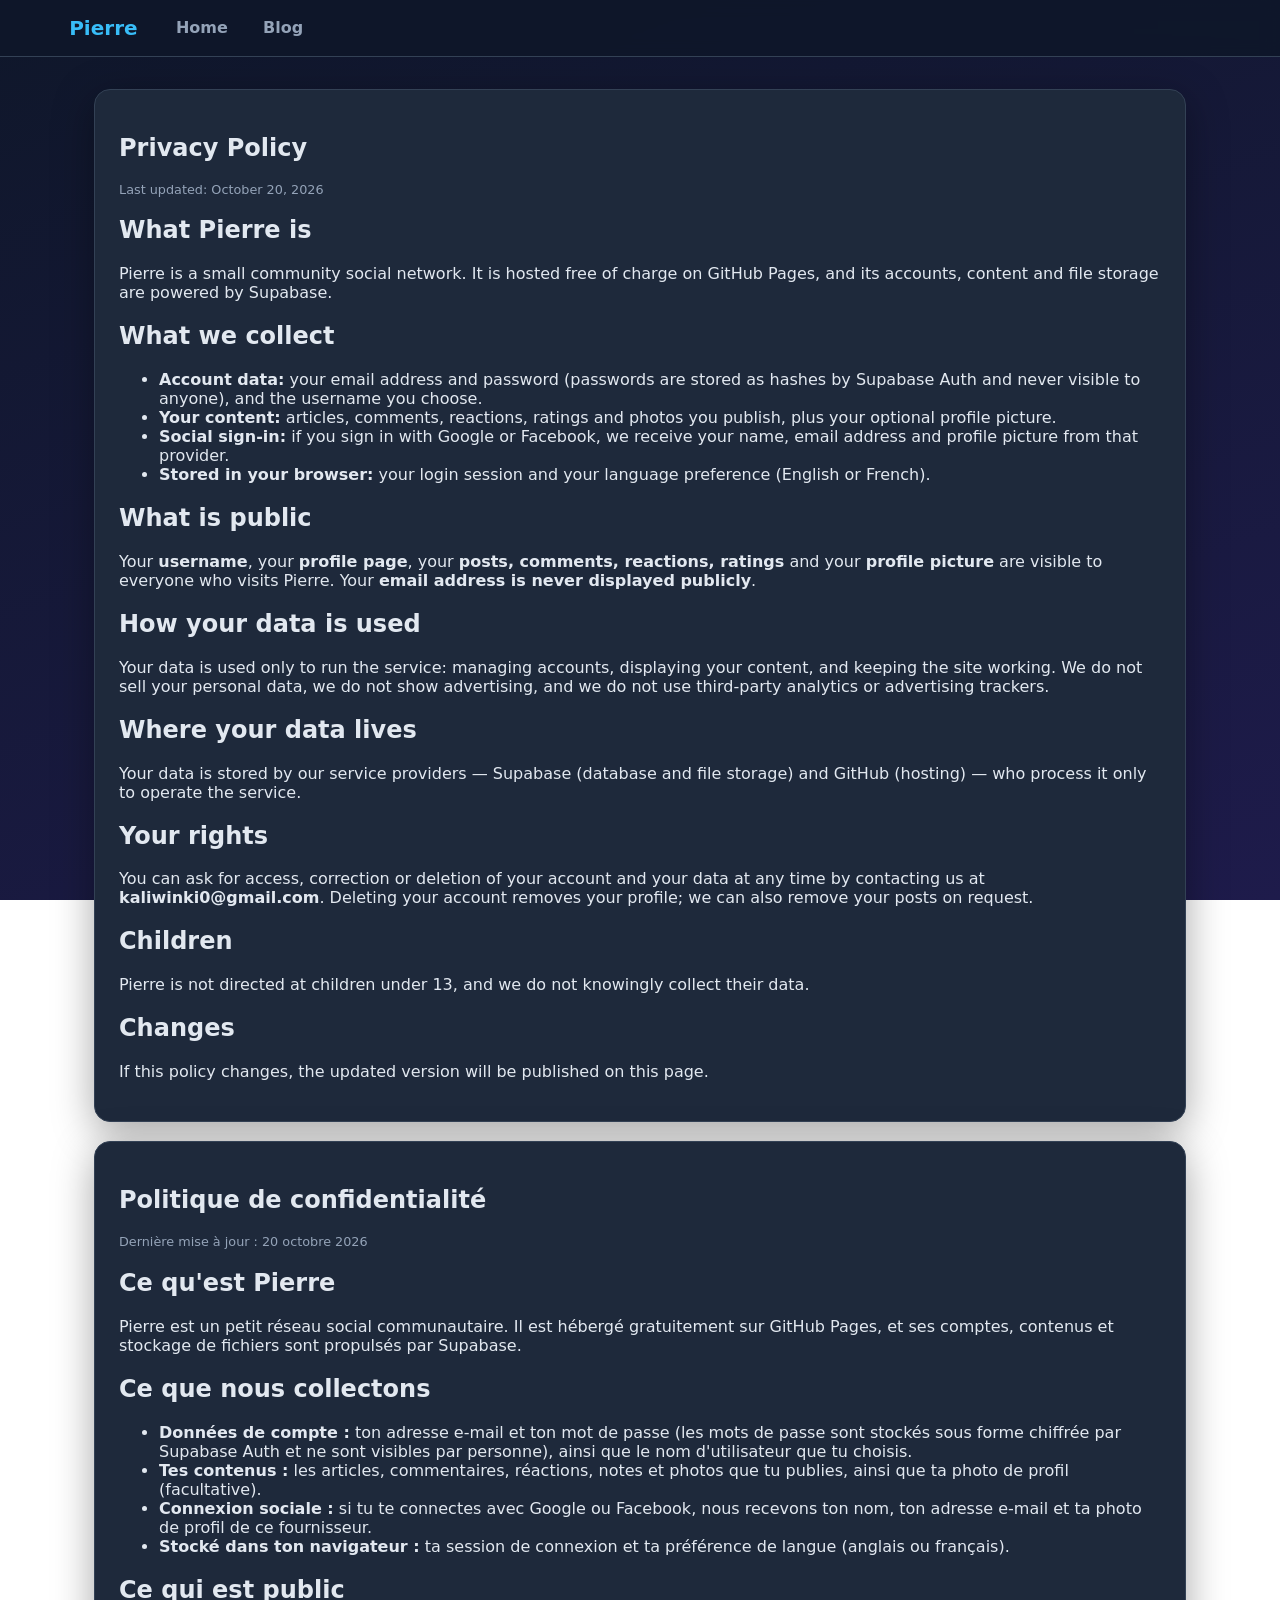
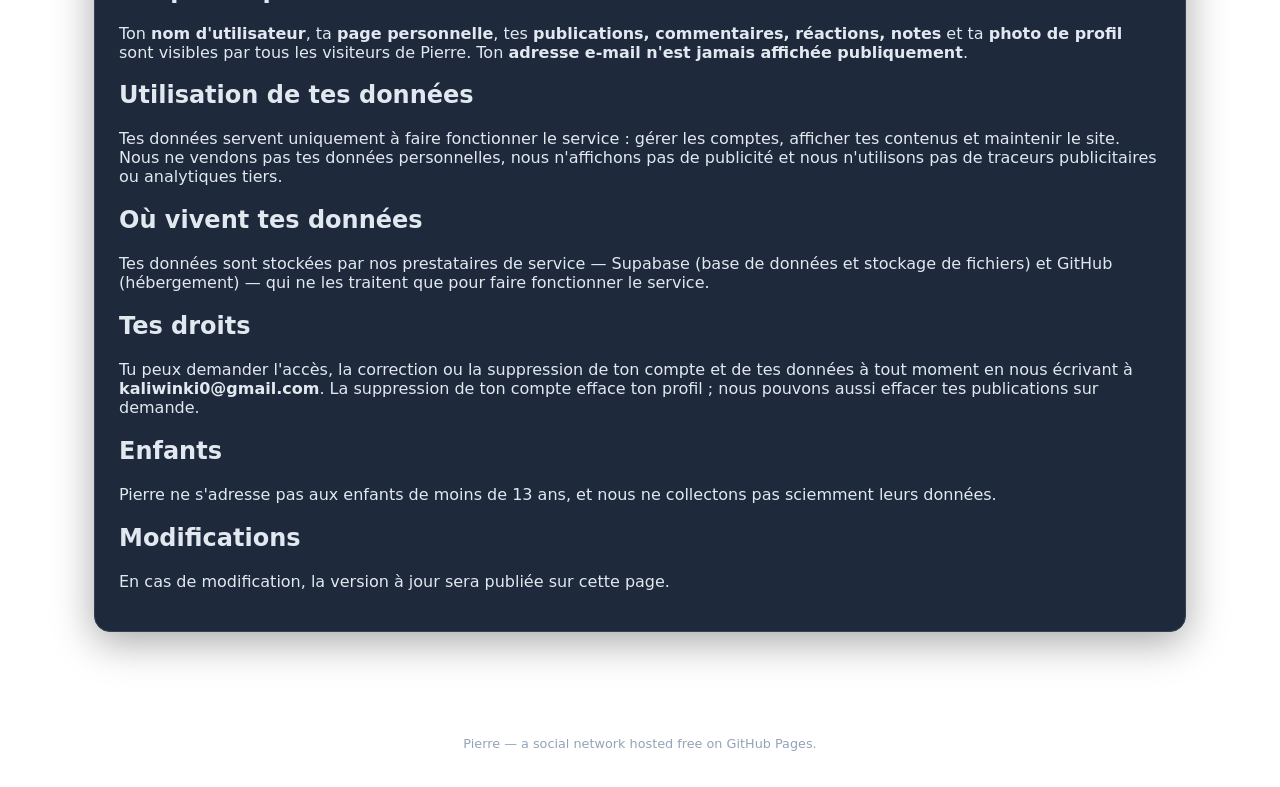
==== privacy.html @ c895164d "Page de politique de confidentialité" ====
<!DOCTYPE html>
<html lang="en">
<head>
  <meta charset="UTF-8">
  <meta name="viewport" content="width=device-width, initial-scale=1.0">
  <title>Pierre — Privacy Policy</title>
  <link rel="stylesheet" href="style.css">
</head>
<body>
  <nav class="navbar">
    <div class="nav-inner">
      <a class="brand" href="./">Pierre</a>
      <div class="nav-links">
        <a href="./">Home</a>
        <a href="./#/blog">Blog</a>
      </div>
    </div>
  </nav>

  <main>
    <section class="card">
      <h1>Privacy Policy</h1>
      <p class="small">Last updated: October 20, 2026</p>

      <h2>What Pierre is</h2>
      <p>Pierre is a small community social network. It is hosted free of charge on GitHub Pages, and its accounts, content and file storage are powered by Supabase.</p>

      <h2>What we collect</h2>
      <ul>
        <li><strong>Account data:</strong> your email address and password (passwords are stored as hashes by Supabase Auth and never visible to anyone), and the username you choose.</li>
        <li><strong>Your content:</strong> articles, comments, reactions, ratings and photos you publish, plus your optional profile picture.</li>
        <li><strong>Social sign-in:</strong> if you sign in with Google or Facebook, we receive your name, email address and profile picture from that provider.</li>
        <li><strong>Stored in your browser:</strong> your login session and your language preference (English or French).</li>
      </ul>

      <h2>What is public</h2>
      <p>Your <strong>username</strong>, your <strong>profile page</strong>, your <strong>posts, comments, reactions, ratings</strong> and your <strong>profile picture</strong> are visible to everyone who visits Pierre. Your <strong>email address is never displayed publicly</strong>.</p>

      <h2>How your data is used</h2>
      <p>Your data is used only to run the service: managing accounts, displaying your content, and keeping the site working. We do not sell your personal data, we do not show advertising, and we do not use third-party analytics or advertising trackers.</p>

      <h2>Where your data lives</h2>
      <p>Your data is stored by our service providers — Supabase (database and file storage) and GitHub (hosting) — who process it only to operate the service.</p>

      <h2>Your rights</h2>
      <p>You can ask for access, correction or deletion of your account and your data at any time by contacting us at <strong>kaliwinki0@gmail.com</strong>. Deleting your account removes your profile; we can also remove your posts on request.</p>

      <h2>Children</h2>
      <p>Pierre is not directed at children under 13, and we do not knowingly collect their data.</p>

      <h2>Changes</h2>
      <p>If this policy changes, the updated version will be published on this page.</p>
    </section>

    <section class="card" lang="fr">
      <h1>Politique de confidentialité</h1>
      <p class="small">Dernière mise à jour : 20 octobre 2026</p>

      <h2>Ce qu'est Pierre</h2>
      <p>Pierre est un petit réseau social communautaire. Il est hébergé gratuitement sur GitHub Pages, et ses comptes, contenus et stockage de fichiers sont propulsés par Supabase.</p>

      <h2>Ce que nous collectons</h2>
      <ul>
        <li><strong>Données de compte :</strong> ton adresse e-mail et ton mot de passe (les mots de passe sont stockés sous forme chiffrée par Supabase Auth et ne sont visibles par personne), ainsi que le nom d'utilisateur que tu choisis.</li>
        <li><strong>Tes contenus :</strong> les articles, commentaires, réactions, notes et photos que tu publies, ainsi que ta photo de profil (facultative).</li>
        <li><strong>Connexion sociale :</strong> si tu te connectes avec Google ou Facebook, nous recevons ton nom, ton adresse e-mail et ta photo de profil de ce fournisseur.</li>
        <li><strong>Stocké dans ton navigateur :</strong> ta session de connexion et ta préférence de langue (anglais ou français).</li>
      </ul>

      <h2>Ce qui est public</h2>
      <p>Ton <strong>nom d'utilisateur</strong>, ta <strong>page personnelle</strong>, tes <strong>publications, commentaires, réactions, notes</strong> et ta <strong>photo de profil</strong> sont visibles par tous les visiteurs de Pierre. Ton <strong>adresse e-mail n'est jamais affichée publiquement</strong>.</p>

      <h2>Utilisation de tes données</h2>
      <p>Tes données servent uniquement à faire fonctionner le service : gérer les comptes, afficher tes contenus et maintenir le site. Nous ne vendons pas tes données personnelles, nous n'affichons pas de publicité et nous n'utilisons pas de traceurs publicitaires ou analytiques tiers.</p>

      <h2>Où vivent tes données</h2>
      <p>Tes données sont stockées par nos prestataires de service — Supabase (base de données et stockage de fichiers) et GitHub (hébergement) — qui ne les traitent que pour faire fonctionner le service.</p>

      <h2>Tes droits</h2>
      <p>Tu peux demander l'accès, la correction ou la suppression de ton compte et de tes données à tout moment en nous écrivant à <strong>kaliwinki0@gmail.com</strong>. La suppression de ton compte efface ton profil ; nous pouvons aussi effacer tes publications sur demande.</p>

      <h2>Enfants</h2>
      <p>Pierre ne s'adresse pas aux enfants de moins de 13 ans, et nous ne collectons pas sciemment leurs données.</p>

      <h2>Modifications</h2>
      <p>En cas de modification, la version à jour sera publiée sur cette page.</p>
    </section>
  </main>

  <footer>
    <p class="small">Pierre — a social network hosted free on GitHub Pages.</p>
  </footer>
</body>
</html>
---- style.css ----
:root {
  --bg: #0f172a;
  --card: #1e293b;
  --text: #e2e8f0;
  --muted: #94a3b8;
  --accent: #38bdf8;
  --accent-dark: #0ea5e9;
  --error: #f87171;
  --success: #4ade80;
  --gold: #fbbf24;
}

* { box-sizing: border-box; }

body {
  margin: 0;
  font-family: system-ui, -apple-system, "Segoe UI", Roboto, sans-serif;
  background: linear-gradient(160deg, #0f172a, #1e1b4b);
  background-attachment: fixed;
  color: var(--text);
  min-height: 100vh;
}

/* ---------- Barre de navigation ---------- */
.navbar {
  position: sticky;
  top: 0;
  z-index: 50;
  background: rgba(15, 23, 42, 0.92);
  backdrop-filter: blur(8px);
  border-bottom: 1px solid #334155;
}

.nav-inner {
  width: 100%;
  max-width: 1180px;
  margin: 0 auto;
  padding: 0.7rem 1.2rem;
  display: flex;
  align-items: center;
  gap: 1.5rem;
}

.brand {
  font-size: 1.25rem;
  font-weight: 800;
  color: var(--accent);
  text-decoration: none;
  white-space: nowrap;
}

.nav-links {
  display: flex;
  gap: 0.4rem;
}

.nav-links a {
  color: var(--muted);
  text-decoration: none;
  padding: 0.45rem 0.9rem;
  border-radius: 10px;
  font-weight: 600;
}

.nav-links a:hover { color: var(--text); background: #1e293b; }
.nav-links a.active { color: #082f49; background: var(--accent); }

/* Zone connexion : toujours en haut à droite */
.auth-area {
  margin-left: auto;
  display: flex;
  align-items: center;
  gap: 0.6rem;
}

.auth-area .user-email {
  font-size: 0.85rem;
  color: var(--muted);
  max-width: 180px;
  overflow: hidden;
  text-overflow: ellipsis;
  white-space: nowrap;
}

.btn {
  padding: 0.5rem 1rem;
  border-radius: 10px;
  border: 1px solid #334155;
  background: transparent;
  color: var(--text);
  font-weight: 600;
  cursor: pointer;
  text-decoration: none;
  font-size: 0.9rem;
  white-space: nowrap;
}

.btn:hover { border-color: var(--accent); }

.btn.primary {
  background: var(--accent);
  border-color: var(--accent);
  color: #082f49;
}

.btn.primary:hover { background: var(--accent-dark); }

/* ---------- Contenu ---------- */
main {
  width: 100%;
  max-width: 1140px;
  margin: 0 auto;
  padding: 2rem 1.5rem 3rem;
  min-height: 70vh;
}

.card {
  background: var(--card);
  border: 1px solid #334155;
  border-radius: 16px;
  padding: 1.5rem;
  box-shadow: 0 10px 40px rgba(0, 0, 0, 0.35);
  margin-bottom: 1.2rem;
}

.hidden { display: none; }
.small { font-size: 0.8rem; color: var(--muted); }

/* ---------- Page d'accueil ---------- */
.hero {
  text-align: center;
  padding: 3rem 1.5rem;
  margin-bottom: 1.5rem;
}

.hero h1 {
  font-size: 2.6rem;
  margin: 0 0 0.6rem;
}

.hero h1 .accent { color: var(--accent); }

.hero p { color: var(--muted); font-size: 1.1rem; margin: 0 0 1.6rem; }

.hero-actions {
  display: flex;
  gap: 0.8rem;
  justify-content: center;
  flex-wrap: wrap;
}

.hero-actions .btn { padding: 0.75rem 1.6rem; font-size: 1rem; }

.features {
  display: grid;
  grid-template-columns: repeat(auto-fit, minmax(200px, 1fr));
  gap: 1rem;
}

.feature h3 { margin: 0 0 0.5rem; font-size: 1.1rem; }
.feature p { color: var(--muted); margin: 0; font-size: 0.92rem; }

.steps { list-style: none; padding: 0; margin: 0; counter-reset: step; }
.steps li {
  counter-increment: step;
  padding: 0.9rem 0 0.9rem 3rem;
  position: relative;
  border-bottom: 1px solid #334155;
}
.steps li:last-child { border-bottom: none; }
.steps li::before {
  content: counter(step);
  position: absolute;
  left: 0;
  top: 0.85rem;
  width: 2rem;
  height: 2rem;
  border-radius: 50%;
  background: var(--accent);
  color: #082f49;
  font-weight: 800;
  display: flex;
  align-items: center;
  justify-content: center;
}
.steps p { margin: 0.3rem 0 0; color: var(--muted); font-size: 0.92rem; }

/* ---------- Formulaires ---------- */
.form h2 { margin: 0 0 1rem; font-size: 1.25rem; }
.form label {
  display: block;
  font-size: 0.85rem;
  color: var(--muted);
  margin: 0.8rem 0 0.3rem;
}
.form input, .form textarea {
  width: 100%;
  padding: 0.7rem 0.8rem;
  border-radius: 10px;
  border: 1px solid #334155;
  background: #0f172a;
  color: var(--text);
  font-size: 1rem;
  font-family: inherit;
  resize: vertical;
}
.form input:focus, .form textarea:focus {
  outline: 2px solid var(--accent);
  border-color: var(--accent);
}
.primary {
  width: 100%;
  margin-top: 1.2rem;
  padding: 0.8rem;
  border: none;
  border-radius: 10px;
  background: var(--accent);
  color: #082f49;
  font-size: 1rem;
  font-weight: 700;
  cursor: pointer;
}
.primary:hover { background: var(--accent-dark); }

.tabs { display: flex; gap: 0.5rem; margin-bottom: 1rem; }
.tab {
  flex: 1;
  padding: 0.6rem;
  border: 1px solid #334155;
  border-radius: 10px;
  background: transparent;
  color: var(--muted);
  cursor: pointer;
  font-size: 0.95rem;
}
.tab.active {
  background: var(--accent);
  border-color: var(--accent);
  color: #082f49;
  font-weight: 600;
}

.message {
  border-radius: 12px;
  padding: 0.9rem 1rem;
  margin-bottom: 1rem;
  font-size: 0.92rem;
}
.message.error { background: rgba(248, 113, 113, 0.12); border: 1px solid var(--error); color: #fecaca; }
.message.success { background: rgba(74, 222, 128, 0.12); border: 1px solid var(--success); color: #bbf7d0; }
.message.info { background: rgba(56, 189, 248, 0.12); border: 1px solid var(--accent); color: #bae6fd; }

/* ---------- Fenêtre modale de connexion ---------- */
.modal-overlay {
  position: fixed;
  inset: 0;
  z-index: 100;
  background: rgba(2, 6, 23, 0.7);
  display: flex;
  align-items: flex-start;
  justify-content: center;
  padding: 5vh 1rem 1rem;
}
.modal-overlay.hidden { display: none; }

.modal-card {
  width: 100%;
  max-width: 420px;
  position: relative;
}

.modal-close {
  position: absolute;
  top: 0.7rem;
  right: 0.9rem;
  background: none;
  border: none;
  color: var(--muted);
  font-size: 1.6rem;
  cursor: pointer;
  line-height: 1;
}
.modal-close:hover { color: var(--text); }

/* ---------- Blog ---------- */
.blog-header {
  display: flex;
  align-items: baseline;
  justify-content: space-between;
  margin-bottom: 1rem;
}
.blog-header h1 { margin: 0; }

.post-card { cursor: pointer; transition: border-color 0.15s; }
.post-card:hover { border-color: var(--accent); }
.post-card h2 { margin: 0 0 0.4rem; font-size: 1.3rem; }
.post-card h2 a { color: var(--text); text-decoration: none; }
.post-card h2 a:hover { color: var(--accent); }

.post-meta { color: var(--muted); font-size: 0.82rem; margin-bottom: 0.7rem; }
.post-excerpt { color: var(--text); margin: 0 0 0.9rem; line-height: 1.5; }

.post-stats {
  display: flex;
  gap: 1rem;
  align-items: center;
  color: var(--muted);
  font-size: 0.88rem;
  flex-wrap: wrap;
}
.post-stats .avg { color: var(--gold); font-weight: 700; }

.post-full p { line-height: 1.65; white-space: pre-wrap; }
.back-link { color: var(--accent); text-decoration: none; font-weight: 600; display: inline-block; margin-bottom: 1rem; }
.back-link:hover { text-decoration: underline; }

/* Réactions */
.reactions { display: flex; gap: 0.6rem; margin: 1.2rem 0; flex-wrap: wrap; }
.reaction {
  display: inline-flex;
  align-items: center;
  gap: 0.4rem;
  padding: 0.45rem 0.9rem;
  border-radius: 999px;
  border: 1px solid #334155;
  background: transparent;
  color: var(--text);
  cursor: pointer;
  font-size: 1rem;
}
.reaction .count { font-size: 0.85rem; color: var(--muted); }
.reaction.active { border-color: var(--accent); background: rgba(56, 189, 248, 0.15); }
.reaction.active .count { color: var(--accent); }
.reaction:disabled { opacity: 0.55; cursor: not-allowed; }

/* Notes étoiles */
.rating-block { margin: 1.2rem 0; padding-top: 1.2rem; border-top: 1px solid #334155; }
.rating-block .label { color: var(--muted); font-size: 0.88rem; margin-bottom: 0.5rem; }
.star-row { display: inline-flex; gap: 0.15rem; }
.star {
  background: none;
  border: none;
  font-size: 1.7rem;
  cursor: pointer;
  color: #475569;
  padding: 0 0.1rem;
}
.star.filled { color: var(--gold); }
.star:disabled { cursor: default; }
.rating-summary { color: var(--muted); font-size: 0.88rem; margin-top: 0.4rem; }
.rating-summary strong { color: var(--gold); }

/* Commentaires */
.comments h3 { margin: 0 0 0.8rem; }
.comment {
  border-top: 1px solid #334155;
  padding: 0.8rem 0;
}
.comment:first-of-type { border-top: none; }
.comment-head { display: flex; gap: 0.6rem; align-items: baseline; margin-bottom: 0.3rem; }
.comment-author { font-weight: 700; font-size: 0.88rem; }
.comment-date { color: var(--muted); font-size: 0.78rem; }
.comment p { margin: 0; line-height: 1.5; }
.empty { color: var(--muted); font-style: italic; }

footer { padding: 1.5rem; text-align: center; }

/* Grille des articles du blog (2 colonnes sur ordinateur) */
.posts-grid {
  display: grid;
  gap: 1rem;
  grid-template-columns: 1fr;
}
.posts-grid .post-card { margin-bottom: 0; }

/* Mise en page d'un article : contenu + barre latérale (ordinateur) */
.post-layout {
  display: grid;
  gap: 1.2rem;
  grid-template-columns: 1fr;
}
.post-side { display: flex; flex-direction: column; gap: 1.2rem; }
.side-card h3 { margin: 0 0 0.6rem; font-size: 1rem; }
.side-card p { margin: 0.2rem 0; }
.stat-list { list-style: none; padding: 0; margin: 0; }
.stat-list li {
  padding: 0.55rem 0;
  border-bottom: 1px solid #334155;
  font-size: 0.92rem;
  display: flex;
  justify-content: space-between;
  gap: 0.6rem;
}
.stat-list li:last-child { border-bottom: none; }
.stat-list strong { color: var(--gold); }

/* ---------- Page personnelle ---------- */
.author-link { color: var(--accent); text-decoration: none; font-weight: 600; }
.author-link:hover { text-decoration: underline; }
.profile-head { display: flex; gap: 1.2rem; align-items: center; }
.avatar {
  width: 64px;
  height: 64px;
  border-radius: 50%;
  background: linear-gradient(135deg, var(--gold), var(--accent));
  display: flex;
  align-items: center;
  justify-content: center;
  font-size: 1.8rem;
  font-weight: 700;
  color: #0f172a;
  flex-shrink: 0;
}
.profile-info h1 { margin: 0 0 0.3rem; font-size: 1.6rem; }
.profile-info p { margin: 0; }
.profile-posts-title { margin: 1.6rem 0 1rem; font-size: 1.3rem; }

/* ---------- Connexion sociale (Google / Facebook) ---------- */
.oauth-block { margin-top: 1.1rem; }
.oauth-sep {
  display: flex;
  align-items: center;
  gap: 0.8rem;
  color: var(--muted);
  font-size: 0.85rem;
  margin-bottom: 0.8rem;
}
.oauth-sep::before, .oauth-sep::after {
  content: "";
  flex: 1;
  height: 1px;
  background: #334155;
}
.oauth-btn {
  display: flex;
  align-items: center;
  justify-content: center;
  gap: 0.6rem;
  width: 100%;
  margin-bottom: 0.6rem;
  padding: 0.65rem 1rem;
  font-size: 0.95rem;
}
.oauth-icon {
  font-weight: 800;
  width: 22px;
  height: 22px;
  border-radius: 50%;
  background: #e2e8f0;
  color: #0f172a;
  display: inline-flex;
  align-items: center;
  justify-content: center;
  font-size: 0.85rem;
  flex-shrink: 0;
}

/* ---------- Photos ---------- */
.mini-avatar {
  width: 20px;
  height: 20px;
  border-radius: 50%;
  object-fit: cover;
  vertical-align: -4px;
  margin-right: 0.35rem;
}
.post-image {
  width: 100%;
  max-height: 320px;
  object-fit: cover;
  border-radius: 10px;
  margin: 0.4rem 0 0.8rem;
}
.post-image-full {
  max-width: 100%;
  border-radius: 10px;
  margin: 0.8rem 0;
}
.avatar-img {
  width: 64px;
  height: 64px;
  border-radius: 50%;
  object-fit: cover;
  flex-shrink: 0;
}
.avatar-edit { margin-top: 0.6rem; }
.avatar-edit summary { cursor: pointer; color: var(--accent); font-size: 0.9rem; }
.avatar-edit .form { margin-top: 0.6rem; }

/* ---------- Paramètres (langue) ---------- */
.icon-btn { font-size: 1.05rem; padding: 0.45rem 0.55rem; line-height: 1; }
.settings-wrap { position: relative; }
.settings-menu {
  position: absolute;
  right: 0;
  top: calc(100% + 0.5rem);
  background: var(--card);
  border: 1px solid #334155;
  border-radius: 12px;
  padding: 0.6rem;
  min-width: 190px;
  box-shadow: 0 12px 32px rgba(0, 0, 0, 0.45);
  z-index: 100;
}
.settings-title {
  font-size: 0.78rem;
  color: var(--muted);
  text-transform: uppercase;
  letter-spacing: 0.06em;
  padding: 0.25rem 0.5rem 0.35rem;
}
.settings-label { font-size: 0.85rem; color: var(--muted); padding: 0 0.5rem 0.35rem; }
.settings-item {
  display: block;
  width: 100%;
  text-align: left;
  background: transparent;
  border: none;
  color: var(--text);
  padding: 0.5rem;
  border-radius: 8px;
  cursor: pointer;
  font-size: 0.92rem;
}
.settings-item:hover { background: rgba(56, 189, 248, 0.12); }
.settings-item.active { background: rgba(251, 191, 36, 0.15); color: var(--gold); font-weight: 600; }

/* ---------- Améliorations ordinateur ---------- */
@media (min-width: 900px) {
  .hero { padding: 4.5rem 2rem; }
  .hero h1 { font-size: 3.2rem; }
  .hero p { font-size: 1.2rem; }

  .home-grid {
    display: grid;
    grid-template-columns: 1fr 1fr;
    gap: 1.2rem;
    align-items: start;
  }
  .home-grid .card { margin-bottom: 0; }

  .features { grid-template-columns: repeat(3, 1fr); }

  .posts-grid { grid-template-columns: repeat(2, 1fr); }

  .post-layout {
    grid-template-columns: minmax(0, 2fr) minmax(280px, 1fr);
    align-items: start;
  }
  .post-side { position: sticky; top: 90px; }
}

@media (max-width: 560px) {
  .auth-area .user-email { display: none; }
  .hero h1 { font-size: 2rem; }
}
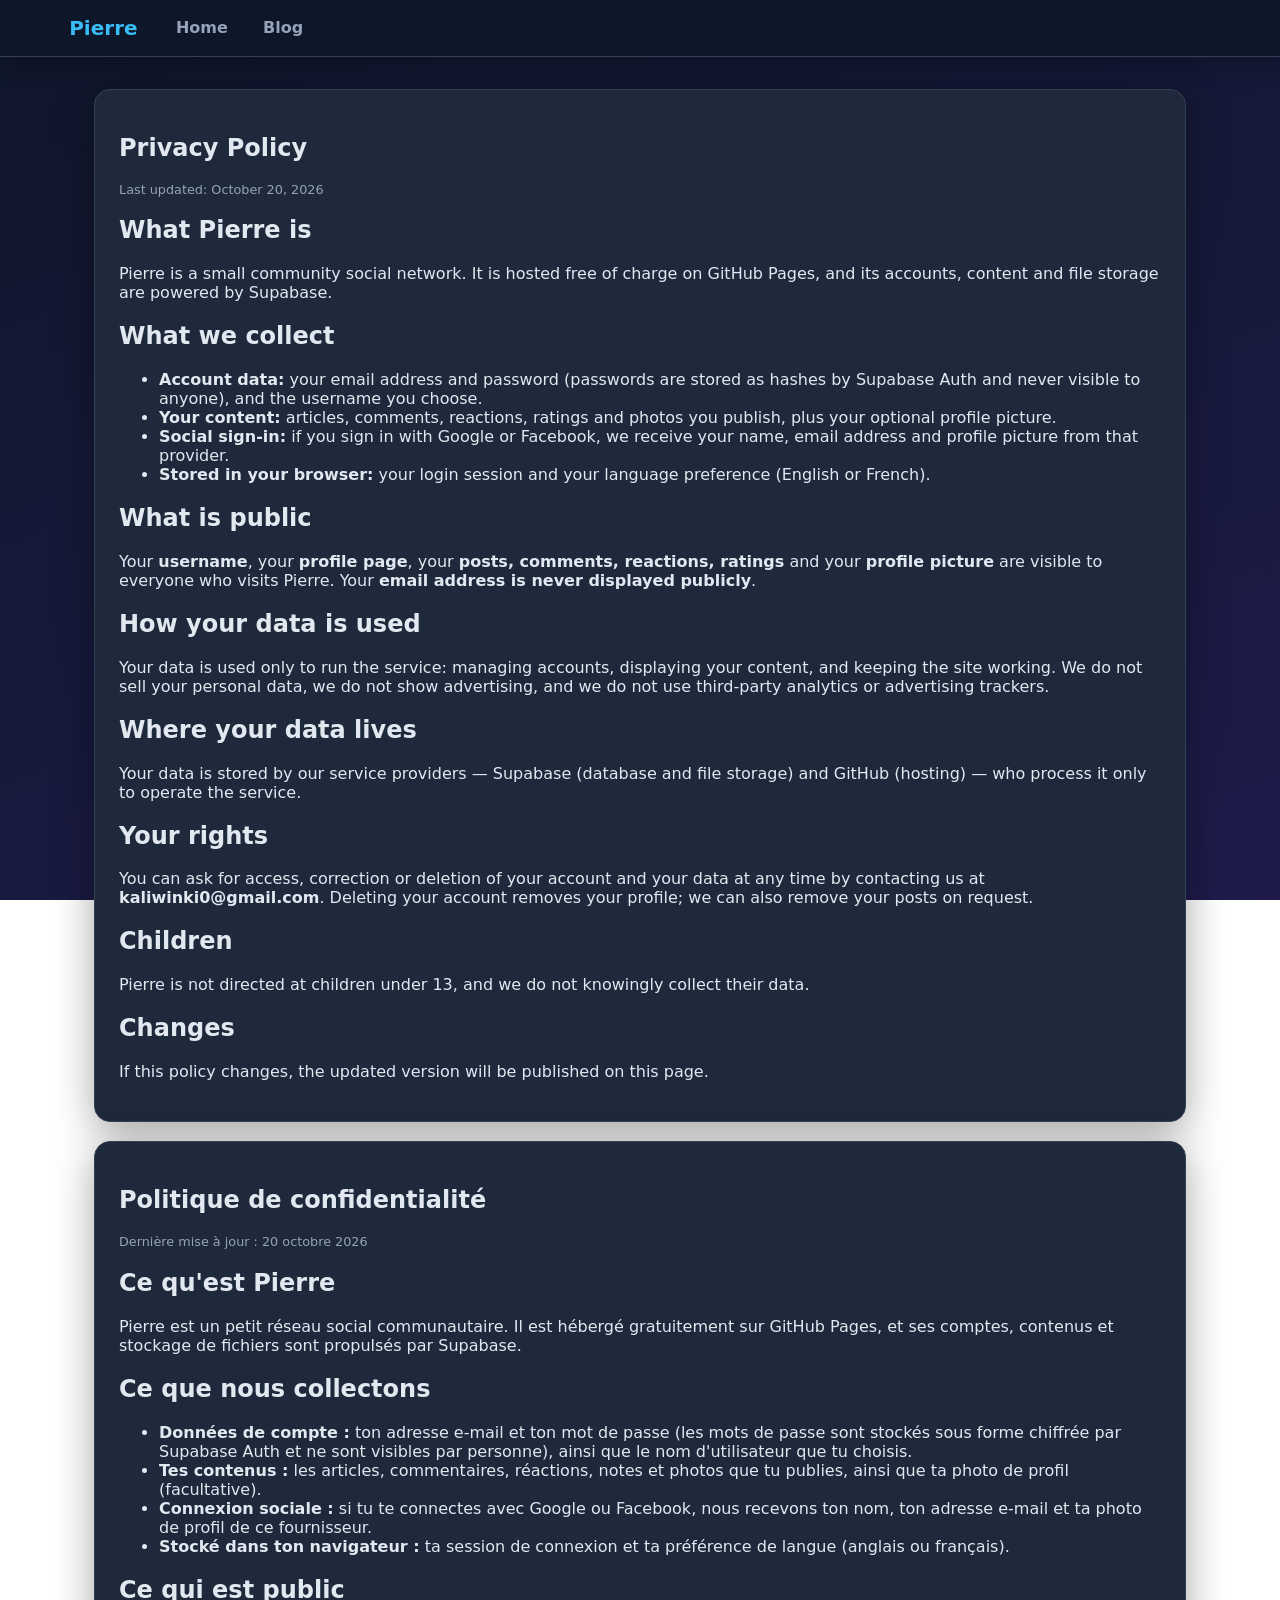
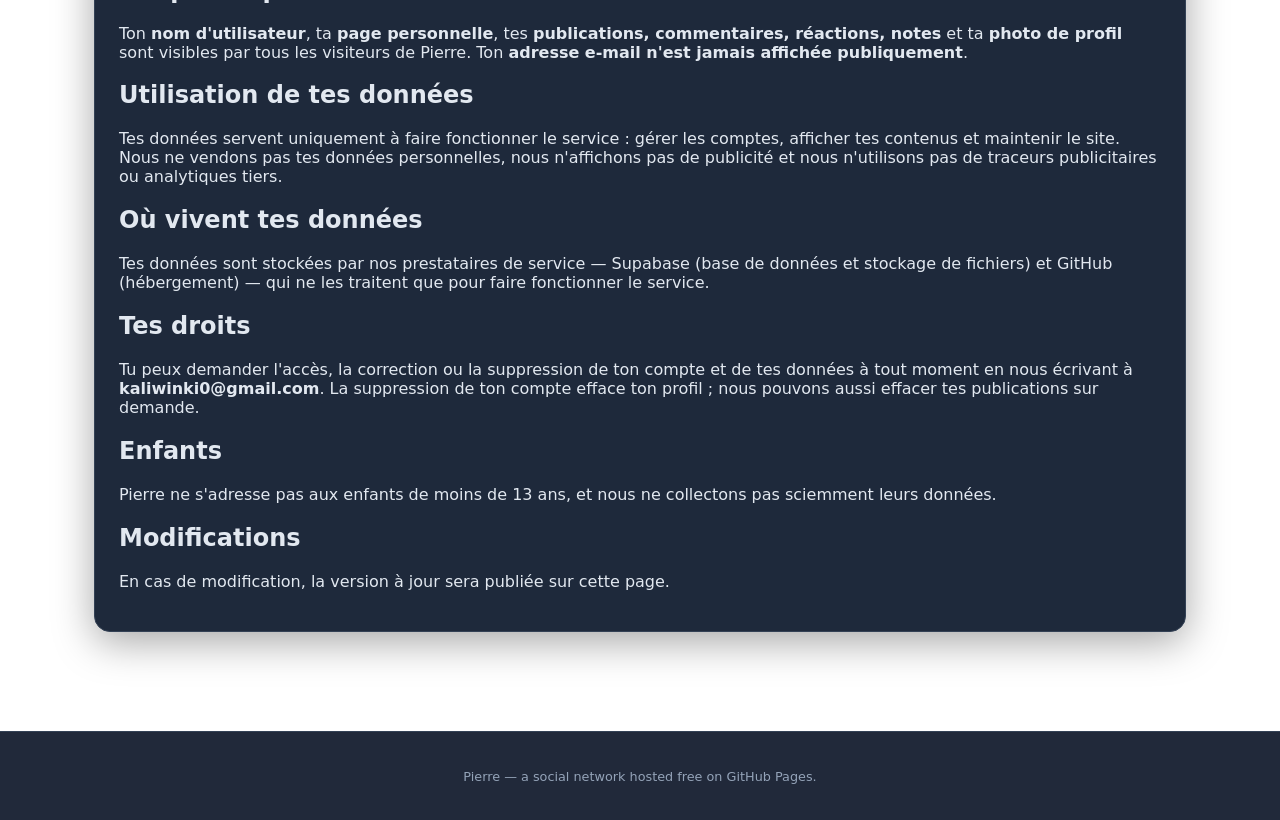
==== commit 798239f8: "Lot n° 19 : référencement SEO et aperçus de partage (Open Graph, sitemap)" ====
--- a/privacy.html
+++ b/privacy.html
@@ -4,6 +4,15 @@
   <meta charset="UTF-8">
   <meta name="viewport" content="width=device-width, initial-scale=1.0">
   <title>Pierre — Privacy Policy</title>
+  <meta name="description" content="Privacy Policy of Pierre, the free bilingual social network. How accounts, posts, photos and messages are handled.">
+  <meta name="robots" content="index, follow">
+  <link rel="canonical" href="https://pierre-afm.pages.dev/privacy.html">
+  <meta property="og:type" content="website">
+  <meta property="og:site_name" content="Pierre">
+  <meta property="og:title" content="Pierre — Privacy Policy">
+  <meta property="og:description" content="Privacy Policy of Pierre, the free bilingual social network.">
+  <meta property="og:url" content="https://pierre-afm.pages.dev/privacy.html">
+  <meta property="og:image" content="https://pierre-afm.pages.dev/og-image.png">
   <link rel="stylesheet" href="style.css">
 </head>
 <body>
--- a/style.css
+++ b/style.css
@@ -8,14 +8,42 @@
   --error: #f87171;
   --success: #4ade80;
   --gold: #fbbf24;
-}
+  --border: #334155;
+  --nav-bg: rgba(15, 23, 42, 0.92);
+  --input-bg: #0f172a;
+  --hover-bg: #1e293b;
+  --body-grad: linear-gradient(160deg, #0f172a, #1e1b4b);
+  --skel: #334155;
+  --skel-hi: #3d4f6b;
+}
+
+/* ---------- Thème clair ---------- */
+[data-theme="light"] {
+  --bg: #f1f5f9;
+  --card: #ffffff;
+  --text: #0f172a;
+  --muted: #64748b;
+  --border: #e2e8f0;
+  --nav-bg: rgba(255, 255, 255, 0.92);
+  --input-bg: #f8fafc;
+  --hover-bg: #eef2f7;
+  --body-grad: linear-gradient(160deg, #f8fafc, #e0f2fe);
+  --skel: #e2e8f0;
+  --skel-hi: #f1f5f9;
+}
+[data-theme="light"] .card { box-shadow: 0 6px 24px rgba(15, 23, 42, 0.08); }
+[data-theme="light"] .message.error { color: #991b1b; }
+[data-theme="light"] .message.success { color: #166534; }
+[data-theme="light"] .message.info { color: #075985; }
+[data-theme="light"] .star { color: #cbd5e1; }
+[data-theme="light"] .settings-menu { box-shadow: 0 12px 32px rgba(15, 23, 42, 0.15); }
 
 * { box-sizing: border-box; }
 
 body {
   margin: 0;
   font-family: system-ui, -apple-system, "Segoe UI", Roboto, sans-serif;
-  background: linear-gradient(160deg, #0f172a, #1e1b4b);
+  background: var(--body-grad);
   background-attachment: fixed;
   color: var(--text);
   min-height: 100vh;
@@ -26,9 +54,9 @@
   position: sticky;
   top: 0;
   z-index: 50;
-  background: rgba(15, 23, 42, 0.92);
+  background: var(--nav-bg);
   backdrop-filter: blur(8px);
-  border-bottom: 1px solid #334155;
+  border-bottom: 1px solid var(--border);
 }
 
 .nav-inner {
@@ -62,7 +90,7 @@
   font-weight: 600;
 }
 
-.nav-links a:hover { color: var(--text); background: #1e293b; }
+.nav-links a:hover { color: var(--text); background: var(--hover-bg); }
 .nav-links a.active { color: #082f49; background: var(--accent); }
 
 /* Zone connexion : toujours en haut à droite */
@@ -85,7 +113,7 @@
 .btn {
   padding: 0.5rem 1rem;
   border-radius: 10px;
-  border: 1px solid #334155;
+  border: 1px solid var(--border);
   background: transparent;
   color: var(--text);
   font-weight: 600;
@@ -116,7 +144,7 @@
 
 .card {
   background: var(--card);
-  border: 1px solid #334155;
+  border: 1px solid var(--border);
   border-radius: 16px;
   padding: 1.5rem;
   box-shadow: 0 10px 40px rgba(0, 0, 0, 0.35);
@@ -165,7 +193,7 @@
   counter-increment: step;
   padding: 0.9rem 0 0.9rem 3rem;
   position: relative;
-  border-bottom: 1px solid #334155;
+  border-bottom: 1px solid var(--border);
 }
 .steps li:last-child { border-bottom: none; }
 .steps li::before {
@@ -197,8 +225,8 @@
   width: 100%;
   padding: 0.7rem 0.8rem;
   border-radius: 10px;
-  border: 1px solid #334155;
-  background: #0f172a;
+  border: 1px solid var(--border);
+  background: var(--input-bg);
   color: var(--text);
   font-size: 1rem;
   font-family: inherit;
@@ -208,7 +236,10 @@
   outline: 2px solid var(--accent);
   border-color: var(--accent);
 }
-.primary {
+/* Bouton plein largeur des formulaires UNIQUEMENT (lot n° 9 : la règle
+   générique .primary polluait tous les boutons « btn primary » — marge de
+   1.2rem et police 1rem — d'où les boutons décalés/plus gros). */
+.form .primary, .msg-form .primary {
   width: 100%;
   margin-top: 1.2rem;
   padding: 0.8rem;
@@ -220,13 +251,13 @@
   font-weight: 700;
   cursor: pointer;
 }
-.primary:hover { background: var(--accent-dark); }
+.form .primary:hover, .msg-form .primary:hover { background: var(--accent-dark); }
 
 .tabs { display: flex; gap: 0.5rem; margin-bottom: 1rem; }
 .tab {
   flex: 1;
   padding: 0.6rem;
-  border: 1px solid #334155;
+  border: 1px solid var(--border);
   border-radius: 10px;
   background: transparent;
   color: var(--muted);
@@ -255,7 +286,8 @@
   position: fixed;
   inset: 0;
   z-index: 100;
-  background: rgba(2, 6, 23, 0.7);
+  background: rgba(2, 6, 23, 0.75);
+  backdrop-filter: blur(2px);
   display: flex;
   align-items: flex-start;
   justify-content: center;
@@ -267,6 +299,11 @@
   width: 100%;
   max-width: 420px;
   position: relative;
+  background: var(--card);
+  border: 1px solid var(--border);
+  border-radius: 16px;
+  padding: 1.5rem;
+  box-shadow: 0 20px 60px rgba(0, 0, 0, 0.55);
 }
 
 .modal-close {
@@ -322,7 +359,7 @@
   gap: 0.4rem;
   padding: 0.45rem 0.9rem;
   border-radius: 999px;
-  border: 1px solid #334155;
+  border: 1px solid var(--border);
   background: transparent;
   color: var(--text);
   cursor: pointer;
@@ -334,7 +371,7 @@
 .reaction:disabled { opacity: 0.55; cursor: not-allowed; }
 
 /* Notes étoiles */
-.rating-block { margin: 1.2rem 0; padding-top: 1.2rem; border-top: 1px solid #334155; }
+.rating-block { margin: 1.2rem 0; padding-top: 1.2rem; border-top: 1px solid var(--border); }
 .rating-block .label { color: var(--muted); font-size: 0.88rem; margin-bottom: 0.5rem; }
 .star-row { display: inline-flex; gap: 0.15rem; }
 .star {
@@ -353,7 +390,7 @@
 /* Commentaires */
 .comments h3 { margin: 0 0 0.8rem; }
 .comment {
-  border-top: 1px solid #334155;
+  border-top: 1px solid var(--border);
   padding: 0.8rem 0;
 }
 .comment:first-of-type { border-top: none; }
@@ -385,7 +422,7 @@
 .stat-list { list-style: none; padding: 0; margin: 0; }
 .stat-list li {
   padding: 0.55rem 0;
-  border-bottom: 1px solid #334155;
+  border-bottom: 1px solid var(--border);
   font-size: 0.92rem;
   display: flex;
   justify-content: space-between;
@@ -429,7 +466,7 @@
   content: "";
   flex: 1;
   height: 1px;
-  background: #334155;
+  background: var(--border);
 }
 .oauth-btn {
   display: flex;
@@ -464,6 +501,7 @@
   vertical-align: -4px;
   margin-right: 0.35rem;
 }
+.mini-letter { display: inline-flex; align-items: center; justify-content: center; background: var(--accent); color: #fff; font-size: 0.62rem; font-weight: 800; }
 .post-image {
   width: 100%;
   max-height: 320px;
@@ -495,7 +533,7 @@
   right: 0;
   top: calc(100% + 0.5rem);
   background: var(--card);
-  border: 1px solid #334155;
+  border: 1px solid var(--border);
   border-radius: 12px;
   padding: 0.6rem;
   min-width: 190px;
@@ -550,7 +588,785 @@
   .post-side { position: sticky; top: 90px; }
 }
 
+/* ---------- Relooking : animations, squelettes, toasts, fil, badges ---------- */
+@media (prefers-reduced-motion: no-preference) {
+  main > * { animation: viewFade 0.25s ease; }
+  @keyframes viewFade {
+    from { opacity: 0; transform: translateY(6px); }
+    to { opacity: 1; transform: none; }
+  }
+  .modal-card { animation: modalIn 0.2s ease-out; }
+  @keyframes modalIn {
+    from { opacity: 0; transform: translateY(-12px) scale(0.98); }
+    to { opacity: 1; transform: none; }
+  }
+  .card { transition: transform 0.18s ease, box-shadow 0.18s ease, border-color 0.18s ease; }
+  .post-card:hover {
+    transform: translateY(-3px);
+    box-shadow: 0 16px 48px rgba(0, 0, 0, 0.4);
+  }
+  .btn, .reaction, .star { transition: transform 0.12s ease, border-color 0.15s ease, background 0.15s ease; }
+  .btn:active { transform: scale(0.97); }
+  .reaction:active { transform: scale(1.18); }
+  .star:active { transform: scale(1.3); }
+}
+
+/* Squelettes de chargement */
+.skel {
+  background: linear-gradient(90deg, var(--skel) 25%, var(--skel-hi) 50%, var(--skel) 75%);
+  background-size: 200% 100%;
+  border-radius: 8px;
+}
+@media (prefers-reduced-motion: no-preference) {
+  .skel { animation: shimmer 1.3s infinite; }
+  @keyframes shimmer { to { background-position: -200% 0; } }
+}
+.skel-avatar { width: 40px; height: 40px; border-radius: 50%; }
+.skel-title { height: 20px; width: 60%; margin: 0.8rem 0; }
+.skel-line { height: 12px; margin: 0.5rem 0; }
+.skel-line.short { width: 75%; }
+
+/* Notifications toast */
+#toasts {
+  position: fixed;
+  bottom: 1.2rem;
+  left: 50%;
+  transform: translateX(-50%);
+  z-index: 200;
+  display: flex;
+  flex-direction: column;
+  gap: 0.5rem;
+  align-items: center;
+  pointer-events: none;
+}
+.toast {
+  background: var(--card);
+  border: 1px solid var(--border);
+  color: var(--text);
+  padding: 0.7rem 1.2rem;
+  border-radius: 999px;
+  box-shadow: 0 10px 32px rgba(0, 0, 0, 0.4);
+  font-size: 0.9rem;
+  max-width: 90vw;
+  animation: toastIn 0.25s ease;
+  transition: opacity 0.3s, transform 0.3s;
+}
+.toast.success { border-color: var(--success); }
+.toast.error { border-color: var(--error); }
+@keyframes toastIn {
+  from { opacity: 0; transform: translateY(10px); }
+}
+.toast.out { opacity: 0; transform: translateY(10px); }
+
+/* Fil social */
+.post-head { display: flex; gap: 0.7rem; align-items: center; margin-bottom: 0.5rem; }
+.feed-avatar {
+  width: 40px;
+  height: 40px;
+  border-radius: 50%;
+  object-fit: cover;
+  flex-shrink: 0;
+}
+.feed-avatar-letter {
+  background: linear-gradient(135deg, var(--gold), var(--accent));
+  display: inline-flex;
+  align-items: center;
+  justify-content: center;
+  font-size: 1.2rem;
+  font-weight: 700;
+  color: #0f172a;
+}
+.post-head-info { display: flex; flex-direction: column; }
+.post-head-name { font-weight: 700; font-size: 0.92rem; }
+.post-head-date { color: var(--muted); font-size: 0.78rem; }
+.composer-head { display: flex; gap: 0.8rem; align-items: center; margin-bottom: 0.8rem; }
+.composer-head h2 { margin: 0; font-size: 1.15rem; }
+
+/* Bannière de profil */
+.profile-top { padding: 0 1.5rem 1.5rem; overflow: hidden; }
+.profile-banner {
+  height: 150px;
+  margin: 0 -1.5rem 1.2rem;
+  border-radius: 16px 16px 0 0;
+  background: linear-gradient(120deg, var(--accent-dark), var(--accent));
+  background-size: cover;
+  background-position: center;
+}
+.banner-edit { margin-top: 0.6rem; }
+.banner-edit summary { cursor: pointer; color: var(--accent); font-size: 0.9rem; }
+.banner-edit .form { margin-top: 0.6rem; }
+
+/* Badges de membres */
+.badge {
+  display: inline-flex;
+  align-items: center;
+  gap: 0.25rem;
+  font-size: 0.78rem;
+  font-weight: 700;
+  padding: 0.12rem 0.55rem;
+  border-radius: 999px;
+  background: rgba(251, 191, 36, 0.15);
+  color: var(--gold);
+  border: 1px solid rgba(251, 191, 36, 0.4);
+  margin-left: 0.4rem;
+  vertical-align: 1px;
+  white-space: nowrap;
+}
+.badge-row { display: flex; gap: 0.5rem; flex-wrap: wrap; margin-top: 0.6rem; }
+.badge-row .badge { margin-left: 0; }
+
 @media (max-width: 560px) {
   .auth-area .user-email { display: none; }
   .hero h1 { font-size: 2rem; }
 }
+
+/* ---------- Navigation mobile : 2 lignes, aucun débordement horizontal ---------- */
+@media (max-width: 860px) {
+  body { overflow-x: hidden; }
+  .nav-inner {
+    flex-wrap: wrap;
+    gap: 0.45rem 0.7rem;
+    padding: 0.55rem 0.9rem;
+  }
+  .brand { order: 1; }
+  .auth-area {
+    order: 2;
+    margin-left: auto;
+    gap: 0.45rem;
+    flex-wrap: nowrap;
+  }
+  .auth-area .user-email { display: none; }
+  .auth-area .btn { padding: 0.45rem 0.6rem; }
+  .settings-wrap { order: 3; }
+  .nav-links {
+    order: 4;
+    flex: 1 1 100%;
+    justify-content: space-between;
+    gap: 0.25rem;
+  }
+  .nav-links a { padding: 0.4rem 0.55rem; font-size: 0.95rem; }
+  /* Le panneau de notifications devient plein largeur utile, bien cadré */
+}
+
+/* ---------- Pack social : onglets, recherche, notifications, messages ---------- */
+.seg-tabs { display: flex; gap: 0.5rem; margin-bottom: 1rem; flex-wrap: wrap; }
+.seg-tab {
+  padding: 0.45rem 1rem;
+  border-radius: 999px;
+  border: 1px solid var(--border);
+  background: transparent;
+  color: var(--muted);
+  cursor: pointer;
+  font-weight: 600;
+  font-size: 0.9rem;
+}
+.seg-tab.active { background: var(--accent); border-color: var(--accent); color: #082f49; }
+
+.search-input {
+  width: 100%;
+  padding: 0.7rem 0.9rem;
+  border-radius: 10px;
+  border: 1px solid var(--border);
+  background: var(--input-bg);
+  color: var(--text);
+  font-size: 1rem;
+  font-family: inherit;
+  margin-bottom: 1rem;
+}
+.search-input:focus { outline: 2px solid var(--accent); border-color: var(--accent); }
+
+/* Boutons icônes avec compteur (notifications, messages) */
+.icon-wrap { position: relative; display: inline-flex; }
+.badge-count {
+  position: absolute;
+  top: -4px;
+  right: -4px;
+  min-width: 18px;
+  height: 18px;
+  padding: 0 4px;
+  border-radius: 999px;
+  background: var(--error);
+  color: #fff;
+  font-size: 0.68rem;
+  font-weight: 800;
+  display: flex;
+  align-items: center;
+  justify-content: center;
+  pointer-events: none;
+}
+.badge-count.hidden { display: none; }
+
+/* Panneau de notifications */
+.notif-wrap { position: relative; }
+.notif-panel {
+  position: absolute;
+  right: 0;
+  top: calc(100% + 0.5rem);
+  width: min(340px, 88vw);
+  background: var(--card);
+  border: 1px solid var(--border);
+  border-radius: 12px;
+  box-shadow: 0 12px 32px rgba(0, 0, 0, 0.45);
+  z-index: 100;
+  padding: 0.5rem;
+  max-height: 60vh;
+  overflow-y: auto;
+}
+.notif-item {
+  display: flex;
+  gap: 0.6rem;
+  align-items: flex-start;
+  padding: 0.55rem 0.5rem;
+  border-radius: 8px;
+  cursor: pointer;
+  font-size: 0.9rem;
+}
+.notif-item:hover { background: rgba(56, 189, 248, 0.12); }
+.notif-item .dot {
+  width: 8px;
+  height: 8px;
+  border-radius: 50%;
+  background: var(--accent);
+  margin-top: 0.4rem;
+  flex-shrink: 0;
+}
+.notif-item .dot.read { background: transparent; }
+.notif-item .when { color: var(--muted); font-size: 0.75rem; }
+.notif-actions { padding: 0.3rem 0.5rem; }
+.notif-actions button {
+  background: none;
+  border: none;
+  color: var(--accent);
+  cursor: pointer;
+  font-size: 0.85rem;
+  padding: 0;
+}
+
+/* Actions du propriétaire (modifier / supprimer) */
+.owner-actions { display: flex; gap: 0.5rem; margin: 0.8rem 0; flex-wrap: wrap; }
+.btn.danger { border-color: var(--error); color: var(--error); }
+.btn.danger:hover { background: rgba(248, 113, 113, 0.12); }
+.btn.small { padding: 0.3rem 0.7rem; font-size: 0.82rem; }
+.comment-actions { display: flex; gap: 0.4rem; margin-top: 0.3rem; }
+.comment-actions button {
+  background: none;
+  border: none;
+  color: var(--muted);
+  cursor: pointer;
+  font-size: 0.8rem;
+  padding: 0;
+}
+.comment-actions button:hover { color: var(--accent); }
+.link-danger:hover { color: var(--error) !important; }
+
+/* Bouton Suivre */
+.follow-btn.following { background: rgba(74, 222, 128, 0.15); border-color: var(--success); color: var(--success); }
+
+/* Annuaire des membres */
+.member-grid {
+  display: grid;
+  gap: 1rem;
+  grid-template-columns: repeat(auto-fill, minmax(230px, 1fr));
+}
+.member-card { display: flex; flex-direction: column; gap: 0.6rem; align-items: flex-start; margin-bottom: 0; }
+.member-top { display: flex; gap: 0.7rem; align-items: center; }
+.member-card .small { margin: 0; }
+
+/* Messagerie */
+.convo-item {
+  display: flex;
+  gap: 0.8rem;
+  align-items: center;
+  padding: 0.9rem 0;
+  border-top: 1px solid var(--border);
+  cursor: pointer;
+}
+.convo-item:first-of-type { border-top: none; }
+.convo-item:hover { background: var(--hover-bg); }
+.convo-main { flex: 1; min-width: 0; }
+.convo-last {
+  color: var(--muted);
+  font-size: 0.86rem;
+  white-space: nowrap;
+  overflow: hidden;
+  text-overflow: ellipsis;
+}
+.convo-unread {
+  min-width: 20px;
+  height: 20px;
+  padding: 0 5px;
+  border-radius: 999px;
+  background: var(--accent);
+  color: #082f49;
+  font-size: 0.72rem;
+  font-weight: 800;
+  display: flex;
+  align-items: center;
+  justify-content: center;
+}
+/* ---------- Messagerie refondue (lot n° 11) ---------- */
+.convo-card { padding: 0; overflow: hidden; }
+.convo-card .empty { padding: 1.2rem 1rem; }
+.convo-item { padding: 0.8rem 1rem; gap: 0.8rem; cursor: pointer; }
+.convo-item .feed-avatar { width: 48px; height: 48px; font-size: 1.1rem; }
+.convo-top { display: flex; justify-content: space-between; align-items: baseline; gap: 0.6rem; }
+.convo-time { font-size: 0.72rem; color: var(--muted); flex: none; }
+.convo-item.unread .convo-last { color: var(--text); font-weight: 600; }
+main.thread-mode { max-width: 940px; padding: 0 0 5.4rem; }
+.thread-screen { display: flex; flex-direction: column; }
+.thread-back {
+  width: 38px; height: 38px; flex: none;
+  display: flex; align-items: center; justify-content: center;
+  border-radius: 50%; color: var(--text); text-decoration: none;
+}
+.thread-back:hover { background: var(--hover-bg); }
+.thread-back svg { width: 22px; height: 22px; display: block; }
+.thread-head {
+  display: flex; align-items: center; gap: 0.55rem;
+  padding: 0.6rem 0.8rem; border-bottom: 1px solid var(--border);
+  background: var(--card);
+}
+.thread-head .feed-avatar { width: 40px; height: 40px; }
+.thread-head h2 { font-size: 1.05rem; margin: 0; }
+.thread-list { display: flex; flex-direction: column; gap: 0.55rem; padding: 1rem; scroll-margin-bottom: 5.4rem; }
+.msg-day { text-align: center; margin: 0.5rem 0 0.2rem; }
+.msg-day span {
+  background: var(--hover-bg); color: var(--muted);
+  font-size: 0.72rem; font-weight: 700;
+  padding: 0.22rem 0.7rem; border-radius: 999px;
+}
+.msg-row { display: flex; gap: 0.45rem; align-items: flex-end; }
+.msg-row.grp { margin-top: -0.3rem; }
+.msg-row.mine { justify-content: flex-end; }
+.msg-avatar { width: 28px; height: 28px; border-radius: 50%; object-fit: cover; flex: none; }
+.msg-avatar-letter {
+  display: flex; align-items: center; justify-content: center;
+  background: var(--accent); color: #082f49; font-weight: 800; font-size: 0.8rem;
+}
+.msg-avatar-spacer { background: transparent; }
+.msg-col { display: flex; flex-direction: column; max-width: 78%; }
+.msg-row.mine .msg-col { align-items: flex-end; }
+.msg-bubble {
+  padding: 0.6rem 0.9rem;
+  border-radius: 18px;
+  background: var(--hover-bg);
+  font-size: 0.98rem;
+  line-height: 1.45;
+  white-space: pre-wrap;
+  word-break: break-word;
+}
+.msg-row.mine .msg-bubble { background: var(--accent); color: #082f49; border-bottom-right-radius: 4px; }
+.msg-row:not(.mine) .msg-bubble { border-bottom-left-radius: 4px; }
+.msg-when { font-size: 0.7rem; color: var(--muted); margin-top: 0.2rem; }
+.msg-row.mine .msg-when { text-align: right; }
+.msg-form {
+  display: flex; gap: 0.55rem; align-items: flex-end;
+  border-top: 1px solid var(--border); padding: 0.65rem 0.7rem;
+}
+.msg-form textarea {
+  flex: 1;
+  padding: 0.6rem 0.95rem;
+  border-radius: 20px;
+  border: 1px solid var(--border);
+  background: var(--input-bg);
+  color: var(--text);
+  font-family: inherit;
+  font-size: 1rem;
+  line-height: 1.4;
+  resize: none;
+  max-height: 120px;
+}
+.msg-send {
+  width: 42px; height: 42px; flex: none;
+  border: 1px solid transparent; border-radius: 50%;
+  background: var(--accent); color: #082f49;
+  cursor: pointer; display: flex; align-items: center; justify-content: center;
+}
+.msg-send svg { width: 20px; height: 20px; display: block; }
+.msg-send:hover { filter: brightness(1.1); }
+main.thread-mode .msg-form {
+  position: fixed;
+  left: 50%; transform: translateX(-50%);
+  bottom: 0; width: 100%; max-width: 940px;
+  background: var(--card);
+  padding-bottom: calc(0.65rem + env(safe-area-inset-bottom));
+  z-index: 40;
+}
+@media (max-width: 860px) {
+  .thread-list { padding: 0.8rem 0.6rem; }
+  .msg-col { max-width: 86%; }
+}
+
+/* ---------- Polissage esthétique 2 ---------- */
+.navbar { box-shadow: 0 6px 24px rgba(0, 0, 0, 0.25); }
+.brand {
+  color: var(--accent);
+}
+.btn.primary, .primary {
+  background: linear-gradient(135deg, var(--accent), var(--accent-dark));
+  border-color: transparent;
+  box-shadow: 0 4px 14px rgba(56, 189, 248, 0.35);
+}
+.btn.primary:hover, .primary:hover {
+  background: linear-gradient(135deg, var(--accent-dark), var(--accent));
+}
+.hero { position: relative; overflow: hidden; }
+.hero::before {
+  content: "";
+  position: absolute;
+  inset: 0;
+  background:
+    radial-gradient(circle at 15% 20%, rgba(56, 189, 248, 0.18), transparent 45%),
+    radial-gradient(circle at 85% 80%, rgba(251, 191, 36, 0.14), transparent 45%);
+  pointer-events: none;
+}
+.hero > * { position: relative; }
+.hero h1 .accent {
+  color: var(--accent);
+  -webkit-text-fill-color: var(--accent);
+}
+.reaction.active[data-reaction="like"] { border-color: var(--accent); background: rgba(56, 189, 248, 0.15); }
+.reaction.active[data-reaction="star"] { border-color: var(--gold); background: rgba(251, 191, 36, 0.15); }
+.reaction.active[data-reaction="star"] .count { color: var(--gold); }
+.reaction.active[data-reaction="heart"] { border-color: #f472b6; background: rgba(244, 114, 182, 0.15); }
+.reaction.active[data-reaction="heart"] .count { color: #f472b6; }
+.post-card .post-image { transition: transform 0.3s ease; }
+.post-card:hover .post-image { transform: scale(1.02); }
+.seg-tab.active { box-shadow: 0 4px 12px rgba(56, 189, 248, 0.3); }
+.badge { box-shadow: 0 2px 8px rgba(251, 191, 36, 0.22); }
+footer {
+  border-top: 1px solid var(--border);
+  background: var(--nav-bg);
+  margin-top: 2rem;
+}
+::-webkit-scrollbar { width: 10px; height: 10px; }
+::-webkit-scrollbar-track { background: transparent; }
+::-webkit-scrollbar-thumb { background: #475569; border-radius: 8px; }
+[data-theme="light"] ::-webkit-scrollbar-thumb { background: #cbd5e1; }
+::selection { background: rgba(56, 189, 248, 0.35); }
+
+/* ---------- Administration ---------- */
+.featured-chip { display: inline-block; margin: 0.35rem 0; padding: 0.12rem 0.6rem; border-radius: 999px; background: linear-gradient(135deg, #ffe9a8, #f5b921); color: #6b4e00; font-size: 0.75rem; font-weight: 800; }
+
+.banned-chip { display: inline-block; margin-left: 0.45rem; padding: 0.1rem 0.55rem; border-radius: 999px; background: #d43a2f; color: #fff; font-size: 0.72rem; font-weight: 800; letter-spacing: 0.06em; text-transform: uppercase; vertical-align: middle; }
+.report-row { border-top: 1px solid var(--border); padding: 0.65rem 0; }
+.admin-btns { display: flex; gap: 0.4rem; flex-wrap: wrap; margin-top: 0.4rem; align-items: center; }
+.admin-actions { margin-top: 0.5rem; }
+
+/* ---------- Pastille administrateur ---------- */
+.admin-chip { display: inline-block; margin-left: 0.45rem; padding: 0.1rem 0.55rem; border-radius: 999px; background: var(--accent); color: #fff; font-size: 0.72rem; font-weight: 800; letter-spacing: 0.06em; text-transform: uppercase; vertical-align: middle; }
+
+/* ---------- Médailles des badges (dessinées, paliers métal) ---------- */
+.medal {
+  --m1: #f4f6f8;
+  --m2: #9aa7b4;
+  display: inline-flex;
+  align-items: center;
+  justify-content: center;
+  border-radius: 50%;
+  background:
+    radial-gradient(circle at 32% 28%, rgba(255, 255, 255, 0.75), rgba(255, 255, 255, 0) 52%),
+    linear-gradient(145deg, var(--m1), var(--m2));
+  box-shadow: inset 0 0 0 2px rgba(15, 23, 42, 0.22), inset 0 -3px 6px rgba(15, 23, 42, 0.18), 0 2px 6px rgba(0, 0, 0, 0.35);
+  color: #263445;
+  flex: none;
+}
+.medal svg { width: 62%; height: 62%; }
+.medal-bronze { --m1: #f3bc85; --m2: #a96a2e; color: #4d2c0d; }
+.medal-silver { --m1: #fbfdff; --m2: #93a5b5; color: #2e3d4d; }
+.medal-gold { --m1: #ffedb0; --m2: #dfa00c; color: #5c3d05; }
+.medal-diamond { --m1: #e3f7ff; --m2: #57b9dd; color: #0c4356; }
+.medal-sm { width: 22px; height: 22px; }
+.medal-md { width: 34px; height: 34px; }
+.medal-lg { width: 76px; height: 76px; }
+.badge-ico { display: inline-flex; margin-left: 0.3rem; vertical-align: -5px; }
+.badge-more {
+  display: inline-flex;
+  align-items: center;
+  font-size: 0.72rem;
+  font-weight: 700;
+  padding: 0.08rem 0.45rem;
+  border-radius: 999px;
+  background: rgba(251, 191, 36, 0.15);
+  color: var(--gold);
+  border: 1px solid rgba(251, 191, 36, 0.4);
+  margin-left: 0.3rem;
+  vertical-align: 1px;
+}
+.badge-row .badge { padding-left: 0.3rem; }
+.blog-header h1 .medal { vertical-align: -7px; }
+
+/* ---------- Page Récompenses (badges) ---------- */
+.badges-grid {
+  display: grid;
+  gap: 1rem;
+  grid-template-columns: repeat(auto-fill, minmax(150px, 1fr));
+  margin-top: 1.2rem;
+}
+.badge-card {
+  background: var(--card);
+  border: 1px solid var(--border);
+  border-radius: 14px;
+  padding: 1.1rem 0.8rem 0.9rem;
+  text-align: center;
+  position: relative;
+  transition: transform 0.18s ease, box-shadow 0.18s ease;
+}
+.badge-card:hover { transform: translateY(-3px); }
+.badge-card.earned {
+  border-color: var(--gold);
+  box-shadow: 0 6px 20px rgba(251, 191, 36, 0.18);
+}
+.badge-card.locked .badge-card-medal {
+  filter: grayscale(1);
+  opacity: 0.45;
+}
+.badge-card-medal {
+  margin-bottom: 0.5rem;
+  line-height: 1;
+}
+.badge-card-lock svg { width: 16px; height: 16px; display: block; }
+.badge-card-name {
+  font-weight: 700;
+  margin-bottom: 0.3rem;
+}
+.badge-card-lock {
+  position: absolute;
+  top: 0.5rem;
+  right: 0.6rem;
+  font-size: 0.85rem;
+  opacity: 0.6;
+}
+.progress-wrap {
+  height: 10px;
+  border-radius: 999px;
+  background: var(--border);
+  overflow: hidden;
+  margin: 0.9rem 0 0.4rem;
+}
+.progress-bar {
+  height: 100%;
+  background: linear-gradient(135deg, var(--gold), var(--accent));
+  transition: width 0.4s ease;
+}
+
+/* ---------- Pack 2 (étape A) : tags, tendances, réponses ---------- */
+.tag-link {
+  color: var(--accent);
+  font-weight: 600;
+  text-decoration: none;
+}
+.tag-link:hover { text-decoration: underline; }
+.tag-chip {
+  display: inline-flex;
+  align-items: center;
+  gap: 0.6rem;
+  background: var(--card);
+  border: 1px solid var(--gold);
+  color: var(--text);
+  border-radius: 999px;
+  padding: 0.35rem 0.8rem;
+  margin: 0.8rem 0 0;
+  font-weight: 600;
+}
+.tag-chip button {
+  background: none;
+  border: none;
+  color: var(--muted);
+  cursor: pointer;
+  font-size: 0.9rem;
+  padding: 0;
+}
+.tag-chip button:hover { color: var(--text); }
+.replies {
+  margin-left: 1.4rem;
+  padding-left: 0.9rem;
+  border-left: 2px solid var(--border);
+}
+.comment.reply { margin-top: 0.7rem; }
+.reply-form { margin-top: 0.6rem; }
+.reaction.active[data-reaction="laugh"] { border-color: #f59e0b; background: rgba(245, 158, 11, 0.15); }
+.reaction.active[data-reaction="laugh"] .count { color: #f59e0b; }
+.reaction.active[data-reaction="wow"] { border-color: #a78bfa; background: rgba(167, 139, 250, 0.15); }
+.reaction.active[data-reaction="wow"] .count { color: #a78bfa; }
+.reaction.active[data-reaction="sad"] { border-color: #60a5fa; background: rgba(96, 165, 250, 0.15); }
+.reaction.active[data-reaction="sad"] .count { color: #60a5fa; }
+
+/* ---------- Pack 2 (étape B) : sondages, favoris, épingles ---------- */
+.poll { margin: 0.8rem 0 0.4rem; display: flex; flex-direction: column; gap: 0.45rem; }
+.poll-opt-btn {
+  position: relative;
+  display: flex;
+  justify-content: space-between;
+  align-items: center;
+  gap: 0.6rem;
+  padding: 0.55rem 0.8rem;
+  border: 1px solid var(--border);
+  border-radius: 10px;
+  background: var(--card);
+  color: var(--text);
+  cursor: pointer;
+  overflow: hidden;
+  text-align: left;
+  font: inherit;
+}
+.poll-opt-btn:hover { border-color: var(--accent); }
+.poll-opt-btn.mine { border-color: var(--gold); }
+.poll-bar {
+  position: absolute;
+  inset: 0 auto 0 0;
+  background: rgba(56, 189, 248, 0.16);
+  z-index: 0;
+}
+.poll-label, .poll-pct { position: relative; z-index: 1; }
+.poll-pct { color: var(--muted); font-size: 0.85rem; white-space: nowrap; }
+.poll-toggle { display: flex; align-items: center; gap: 0.5rem; font-weight: 600; cursor: pointer; }
+.form label.poll-toggle { display: flex; }
+.poll-toggle input[type="checkbox"] { width: auto; flex: none; margin: 0; padding: 0; }
+.confirm-actions { display: flex; gap: 0.8rem; justify-content: flex-end; margin-top: 1.2rem; }
+#confirm-text { font-size: 1.05rem; margin: 0.2rem 0 0; }
+.poll-opts { display: flex; flex-direction: column; gap: 0.5rem; margin-bottom: 0.5rem; }
+.bm-btn {
+  background: none;
+  border: none;
+  cursor: pointer;
+  font-size: 1rem;
+  opacity: 0.45;
+  padding: 0.1rem 0.3rem;
+  margin-left: auto;
+  filter: grayscale(1);
+}
+.bm-btn.active { opacity: 1; filter: none; }
+.bm-detail.active { border-color: var(--gold); color: var(--gold); }
+.post-tools { display: flex; gap: 0.6rem; margin: 0.9rem 0 0.2rem; flex-wrap: wrap; }
+.pin-row { margin-top: 0.5rem; }
+
+/* ---------- Pack 2 (étape C) : vérifié, partage, blocage, masquage ---------- */
+.verified {
+  display: inline-flex;
+  align-items: center;
+  justify-content: center;
+  width: 1.05em;
+  height: 1.05em;
+  border-radius: 50%;
+  background: var(--accent);
+  color: #fff;
+  font-size: 0.72em;
+  margin-left: 0.35rem;
+  vertical-align: middle;
+  flex-shrink: 0;
+}
+.settings-accent {
+  display: flex;
+  gap: 0.6rem;
+  align-items: center;
+}
+.settings-accent input[type="color"] {
+  width: 3rem;
+  height: 2.2rem;
+  border: 1px solid var(--border);
+  border-radius: 8px;
+  background: var(--card);
+  cursor: pointer;
+  padding: 0.2rem;
+}
+.hidden-chip {
+  display: inline-block;
+  background: rgba(244, 114, 182, 0.12);
+  border: 1px solid rgba(244, 114, 182, 0.5);
+  color: var(--text);
+  border-radius: 999px;
+  padding: 0.2rem 0.7rem;
+  font-size: 0.8rem;
+  margin: 0.4rem 0;
+}
+
+/* ---------- Fenêtre de confirmation (refonte lot n° 7) ---------- */
+#confirm-modal { align-items: center; padding: 1rem; }
+.confirm-card {
+  max-width: 340px;
+  text-align: center;
+  padding: 1.7rem 1.4rem 1.3rem;
+  border-radius: 20px;
+}
+.confirm-icon {
+  width: 58px;
+  height: 58px;
+  margin: 0 auto 0.95rem;
+  border-radius: 50%;
+  display: flex;
+  align-items: center;
+  justify-content: center;
+  font-size: 1.65rem;
+  font-weight: 700;
+  color: var(--accent);
+  background: rgba(56, 189, 248, 0.13);
+  border: 1px solid rgba(56, 189, 248, 0.25);
+}
+.confirm-icon svg { width: 28px; height: 28px; display: block; }
+.confirm-icon.danger {
+  color: var(--error);
+  background: rgba(248, 113, 113, 0.12);
+  border-color: rgba(248, 113, 113, 0.3);
+}
+#confirm-text { font-size: 1.08rem; font-weight: 600; line-height: 1.45; margin: 0; }
+.confirm-actions { display: flex; gap: 0.6rem; justify-content: stretch; margin-top: 1.35rem; }
+.confirm-actions .confirm-btn {
+  flex: 1;
+  padding: 0.72rem 0;
+  border-radius: 12px;
+  font-size: 0.95rem;
+}
+#confirm-no { background: rgba(148, 163, 184, 0.12); }
+#confirm-no:hover { border-color: var(--muted); }
+#confirm-yes.danger {
+  background: linear-gradient(135deg, #f87171, #dc2626);
+  border-color: transparent;
+  color: #fff;
+  box-shadow: 0 4px 14px rgba(248, 113, 113, 0.35);
+}
+#confirm-yes.danger:hover { background: linear-gradient(135deg, #dc2626, #f87171); }
+
+/* Boutons de confirmation : hauteur strictement égale (lot n° 8) */
+.confirm-actions { align-items: stretch; }
+.confirm-actions .confirm-btn {
+  height: 52px;
+  display: flex;
+  align-items: center;
+  justify-content: center;
+  line-height: 1;
+  padding-top: 0;
+  padding-bottom: 0;
+}
+
+/* ---------- Panneau de notifications centré sur mobile (lot n° 13) ---------- */
+@media (max-width: 860px) {
+  .notif-panel {
+    position: fixed;
+    top: 7rem;
+    left: 50%;
+    right: auto;
+    transform: translateX(-50%);
+    width: min(94vw, 380px);
+    max-height: 70vh;
+  }
+}
+
+/* ---------- Chat plein écran total (lot n° 14) ---------- */
+body.chat-mode .navbar, body.chat-mode footer { display: none; }
+.thread-head { position: sticky; top: 0; z-index: 45; }
+@media (max-width: 860px) {
+  .thread-list { padding: 0.8rem 0.5rem; }
+  .msg-col { max-width: 88%; }
+}
+
+/* ---------- Lot n° 17 : compositeur du blog replié ---------- */
+.composer-open { width: 100%; padding: 0.85rem; font-size: 1rem; margin-bottom: 1rem; }
+#composer-card.hidden, #composer-open.hidden { display: none; }
+.composer-close { margin-left: auto; }
+
+/* ---------- Lot n° 18 : bouton publication dans l'en-tête, filtres sur une ligne ---------- */
+.blog-header { align-items: center; }
+.blog-header .composer-open { width: auto; margin: 0; padding: 0.6rem 1.1rem; font-size: 0.95rem; white-space: nowrap; }
+.seg-tabs { flex-wrap: nowrap; gap: 0.4rem; }
+.seg-tab { flex: 1 1 0; padding: 0.45rem 0.25rem; font-size: 0.85rem; white-space: nowrap; text-align: center; }
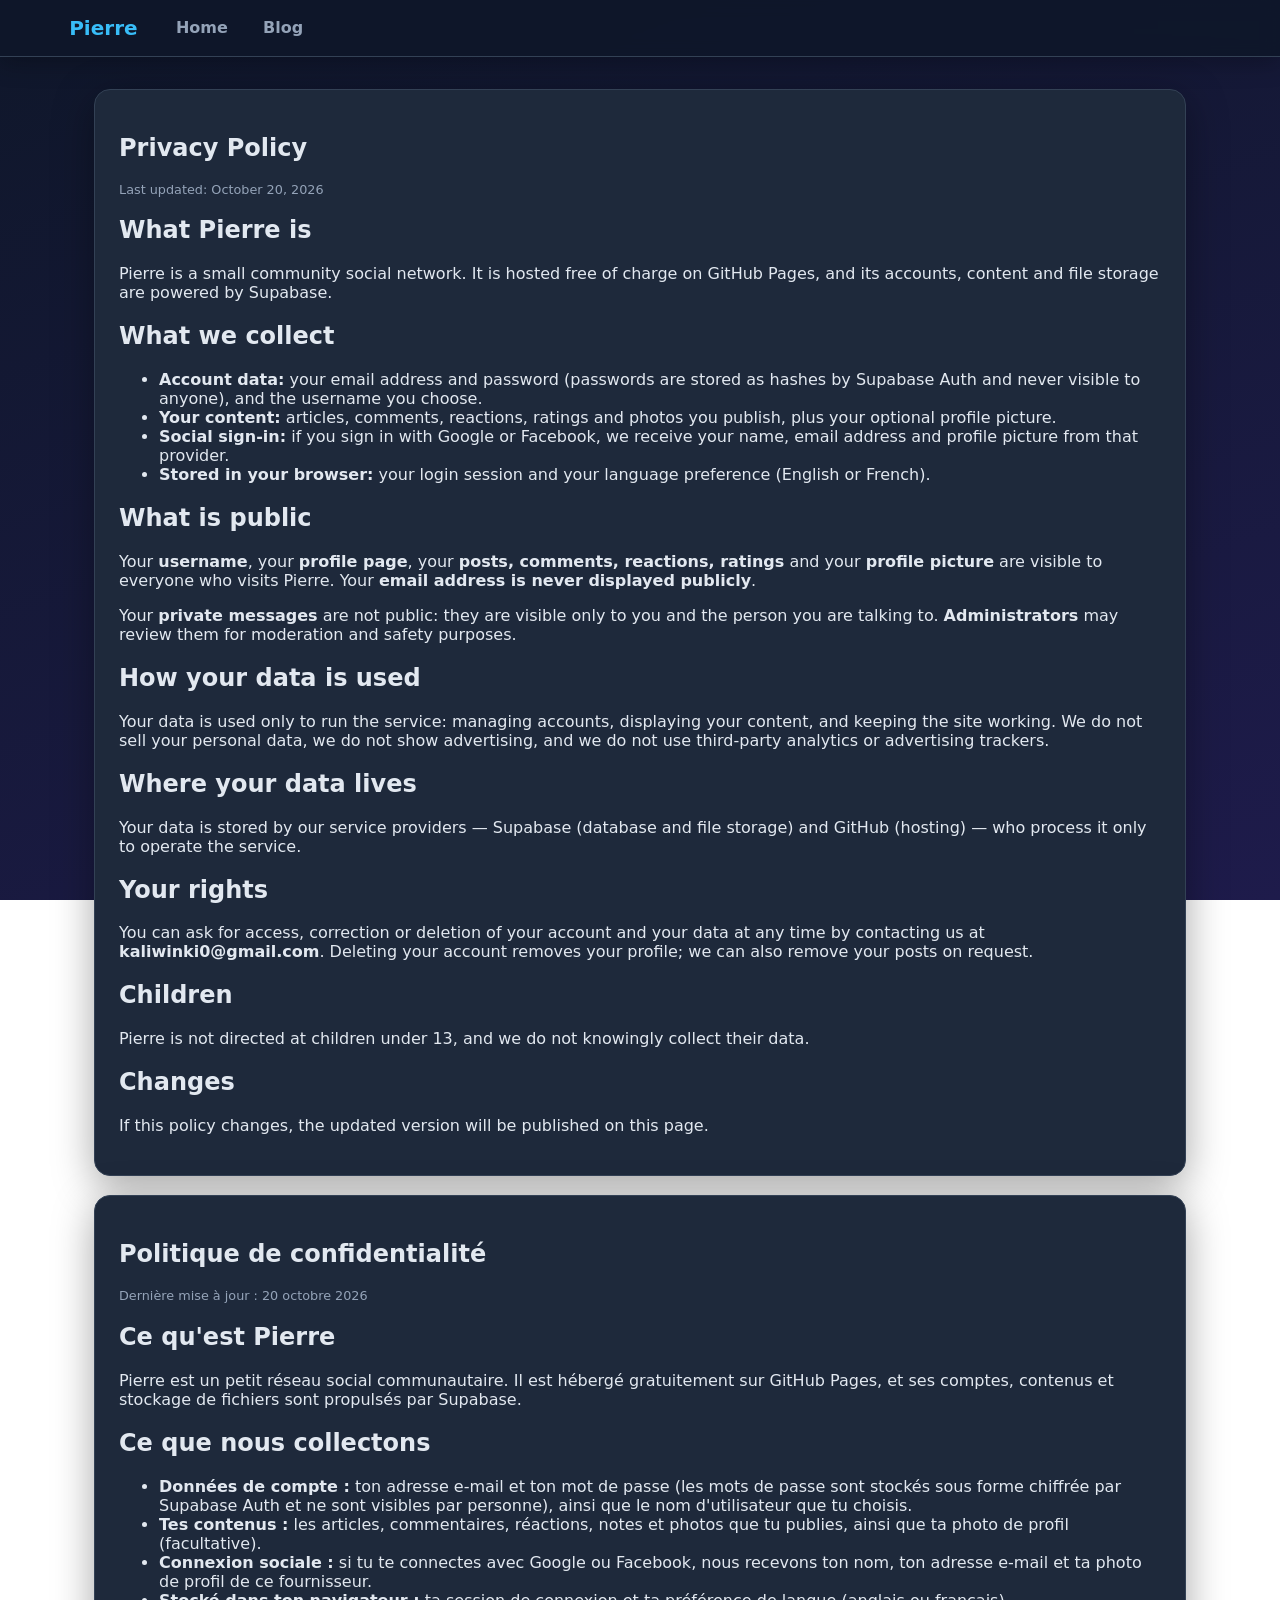
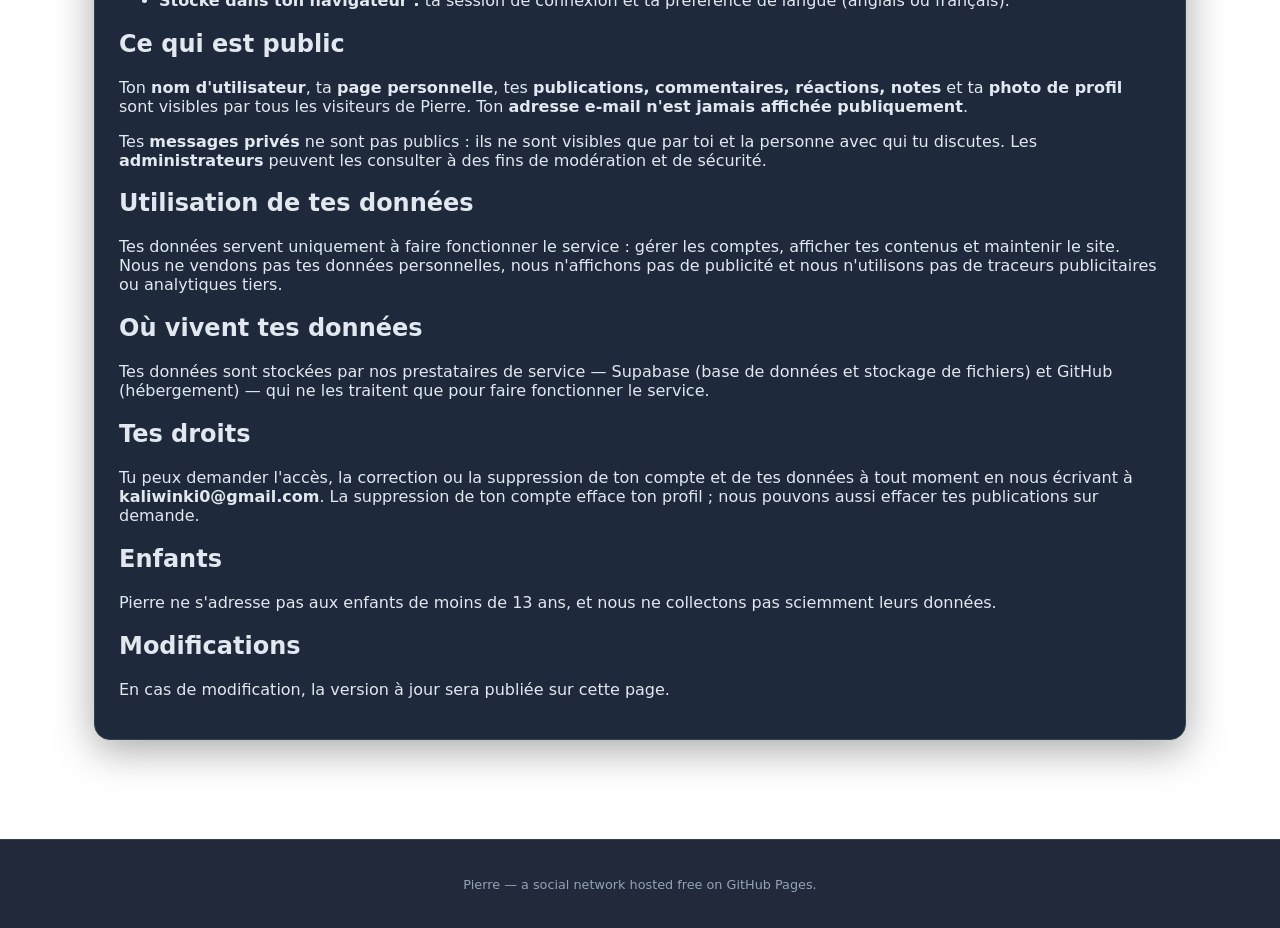
==== commit f34ebc1f: "Lots n° 27 à 29 : grades de modérateur, messages privés admin sécurisés, reset total, conversation p" ====
--- a/privacy.html
+++ b/privacy.html
@@ -44,6 +44,7 @@
 
       <h2>What is public</h2>
       <p>Your <strong>username</strong>, your <strong>profile page</strong>, your <strong>posts, comments, reactions, ratings</strong> and your <strong>profile picture</strong> are visible to everyone who visits Pierre. Your <strong>email address is never displayed publicly</strong>.</p>
+      <p>Your <strong>private messages</strong> are not public: they are visible only to you and the person you are talking to. <strong>Administrators</strong> may review them for moderation and safety purposes.</p>
 
       <h2>How your data is used</h2>
       <p>Your data is used only to run the service: managing accounts, displaying your content, and keeping the site working. We do not sell your personal data, we do not show advertising, and we do not use third-party analytics or advertising trackers.</p>
@@ -78,6 +79,7 @@
 
       <h2>Ce qui est public</h2>
       <p>Ton <strong>nom d'utilisateur</strong>, ta <strong>page personnelle</strong>, tes <strong>publications, commentaires, réactions, notes</strong> et ta <strong>photo de profil</strong> sont visibles par tous les visiteurs de Pierre. Ton <strong>adresse e-mail n'est jamais affichée publiquement</strong>.</p>
+      <p>Tes <strong>messages privés</strong> ne sont pas publics : ils ne sont visibles que par toi et la personne avec qui tu discutes. Les <strong>administrateurs</strong> peuvent les consulter à des fins de modération et de sécurité.</p>
 
       <h2>Utilisation de tes données</h2>
       <p>Tes données servent uniquement à faire fonctionner le service : gérer les comptes, afficher tes contenus et maintenir le site. Nous ne vendons pas tes données personnelles, nous n'affichons pas de publicité et nous n'utilisons pas de traceurs publicitaires ou analytiques tiers.</p>
--- a/style.css
+++ b/style.css
@@ -1370,3 +1370,104 @@
 .blog-header .composer-open { width: auto; margin: 0; padding: 0.6rem 1.1rem; font-size: 0.95rem; white-space: nowrap; }
 .seg-tabs { flex-wrap: nowrap; gap: 0.4rem; }
 .seg-tab { flex: 1 1 0; padding: 0.45rem 0.25rem; font-size: 0.85rem; white-space: nowrap; text-align: center; }
+
+/* ---------- Lot n° 20 : sous-menu Style (palette de couleurs) ---------- */
+.settings-style-toggle { display: flex; justify-content: space-between; align-items: center; width: 100%; }
+.style-chev { transition: transform 0.2s ease; font-size: 0.8rem; opacity: 0.8; }
+.style-chev.open { transform: rotate(180deg); }
+.style-panel { padding: 0.2rem 0 0.35rem; }
+.style-panel .settings-label { margin-top: 0.35rem; }
+.color-row { display: flex; align-items: center; justify-content: space-between; gap: 0.6rem; padding: 0.32rem 0.1rem; font-size: 0.92rem; }
+.color-row input[type="color"] { width: 46px; height: 30px; border: 1px solid var(--border); border-radius: 999px; background: none; padding: 2px; cursor: pointer; flex-shrink: 0; }
+.color-row input[type="color"]::-webkit-color-swatch-wrapper { padding: 0; }
+.color-row input[type="color"]::-webkit-color-swatch { border: none; border-radius: 999px; }
+.color-row input[type="color"]::-moz-color-swatch { border: none; border-radius: 999px; }
+.color-reset { margin-top: 0.45rem; }
+
+/* ---------- Lot n° 21 : kit Style complet (police, taille, coins, animations, densité) ---------- */
+.settings-menu { max-height: 80vh; overflow-y: auto; }
+.style-choices { display: flex; flex-wrap: wrap; gap: 0.3rem; margin: 0.15rem 0 0.35rem; }
+.style-choices .settings-item { width: auto; padding: 0.35rem 0.6rem; font-size: 0.88rem; border: 1px solid var(--border); border-radius: 999px; }
+html[data-font="classic"] body, html[data-font="classic"] button, html[data-font="classic"] input, html[data-font="classic"] textarea, html[data-font="classic"] select { font-family: Georgia, "Times New Roman", serif; }
+html[data-font="rounded"] body, html[data-font="rounded"] button, html[data-font="rounded"] input, html[data-font="rounded"] textarea, html[data-font="rounded"] select { font-family: ui-rounded, "SF Pro Rounded", "Trebuchet MS", "Comic Sans MS", sans-serif; }
+html[data-textsize="small"] { font-size: 93.75%; }
+html[data-textsize="large"] { font-size: 112.5%; }
+html[data-corners="soft"] .card, html[data-corners="soft"] .btn, html[data-corners="soft"] .settings-menu, html[data-corners="soft"] .notif-panel, html[data-corners="soft"] .seg-tab, html[data-corners="soft"] input, html[data-corners="soft"] textarea, html[data-corners="soft"] select { border-radius: 8px; }
+html[data-corners="square"] .card, html[data-corners="square"] .btn, html[data-corners="square"] .settings-menu, html[data-corners="square"] .notif-panel, html[data-corners="square"] .seg-tab, html[data-corners="square"] input, html[data-corners="square"] textarea, html[data-corners="square"] select { border-radius: 2px; }
+html[data-anim="off"] *, html[data-anim="off"] *::before, html[data-anim="off"] *::after { animation-duration: 0.01ms !important; animation-iteration-count: 1 !important; transition-duration: 0.01ms !important; scroll-behavior: auto !important; }
+html[data-density="compact"] .card { padding: 0.95rem 1.05rem; margin-bottom: 0.7rem; }
+html[data-density="compact"] .settings-item { padding-top: 0.35rem; padding-bottom: 0.35rem; }
+
+/* ---------- Lot n° 22 : options enrichies + palettes prêtes à l'emploi ---------- */
+.palette-list { display: flex; flex-direction: column; gap: 0.25rem; margin: 0.15rem 0 0.2rem; }
+.palette-chip { display: flex; align-items: center; gap: 0.55rem; width: 100%; padding: 0.38rem 0.55rem; background: none; border: 1px solid var(--border); border-radius: 10px; color: var(--text); cursor: pointer; font-size: 0.92rem; text-align: left; }
+.palette-chip:hover { background: var(--hover-bg); }
+.palette-dots { display: inline-flex; }
+.palette-dots i { width: 16px; height: 16px; border-radius: 50%; border: 1px solid rgba(255, 255, 255, 0.35); margin-left: -5px; }
+.palette-dots i:first-child { margin-left: 0; }
+html[data-font="typewriter"] body, html[data-font="typewriter"] button, html[data-font="typewriter"] input, html[data-font="typewriter"] textarea, html[data-font="typewriter"] select { font-family: ui-monospace, "Courier New", Courier, monospace; }
+html[data-font="handwriting"] body, html[data-font="handwriting"] button, html[data-font="handwriting"] input, html[data-font="handwriting"] textarea, html[data-font="handwriting"] select { font-family: "Segoe Script", "Bradley Hand", "Apple Chancery", cursive; }
+html[data-font="condensed"] body, html[data-font="condensed"] button, html[data-font="condensed"] input, html[data-font="condensed"] textarea, html[data-font="condensed"] select { font-family: "Arial Narrow", "Helvetica Neue Condensed", Impact, sans-serif; letter-spacing: 0.02em; }
+html[data-textsize="tiny"] { font-size: 87.5%; }
+html[data-textsize="huge"] { font-size: 125%; }
+html[data-corners="pill"] .card, html[data-corners="pill"] .btn, html[data-corners="pill"] .settings-menu, html[data-corners="pill"] .notif-panel, html[data-corners="pill"] .seg-tab, html[data-corners="pill"] input, html[data-corners="pill"] textarea, html[data-corners="pill"] select { border-radius: 28px; }
+html[data-corners="sharp"] .card, html[data-corners="sharp"] .btn, html[data-corners="sharp"] .settings-menu, html[data-corners="sharp"] .notif-panel, html[data-corners="sharp"] .seg-tab, html[data-corners="sharp"] input, html[data-corners="sharp"] textarea, html[data-corners="sharp"] select { border-radius: 0; }
+html[data-anim="soft"] *, html[data-anim="soft"] *::before, html[data-anim="soft"] *::after { transition-duration: 0.5s !important; animation-duration: 1.4s !important; }
+html[data-anim="none"] *, html[data-anim="none"] *::before, html[data-anim="none"] *::after { animation: none !important; transition: none !important; scroll-behavior: auto !important; }
+html[data-density="airy"] .card { padding: 1.9rem 2rem; margin-bottom: 1.6rem; }
+html[data-density="ultra"] .card { padding: 0.6rem 0.75rem; margin-bottom: 0.45rem; }
+html[data-density="ultra"] .settings-item { padding-top: 0.2rem; padding-bottom: 0.2rem; }
+
+/* ---------- Lot n° 23 : polices supplémentaires ---------- */
+html[data-font="calligraphy"] body, html[data-font="calligraphy"] button, html[data-font="calligraphy"] input, html[data-font="calligraphy"] textarea, html[data-font="calligraphy"] select { font-family: "Brush Script MT", "Segoe Script", "Apple Chancery", cursive; }
+html[data-font="elegant"] body, html[data-font="elegant"] button, html[data-font="elegant"] input, html[data-font="elegant"] textarea, html[data-font="elegant"] select { font-family: "Palatino Linotype", "Book Antiqua", Palatino, Georgia, serif; }
+html[data-font="poster"] body, html[data-font="poster"] button, html[data-font="poster"] input, html[data-font="poster"] textarea, html[data-font="poster"] select { font-family: Impact, "Arial Black", "Franklin Gothic Heavy", sans-serif; letter-spacing: 0.01em; }
+
+/* ---------- Lot n° 24 : styles découplés des couleurs ---------- */
+.style-preview { display: inline-flex; align-items: center; justify-content: center; width: 34px; height: 22px; border: 1px solid var(--border); border-radius: 6px; background: var(--hover-bg); font-size: 0.85rem; font-weight: 700; flex-shrink: 0; }
+
+/* ---------- Lot n° 26 : la densité compacte serre TOUTE la page ---------- */
+html[data-density="compact"] main { padding-top: 1.1rem; padding-bottom: 1.6rem; }
+html[data-density="compact"] .card { margin-bottom: 0.55rem; }
+html[data-density="compact"] .hero { padding: 1.5rem 1rem; margin-bottom: 0.8rem; }
+html[data-density="compact"] .nav-inner { padding-top: 0.45rem; padding-bottom: 0.45rem; }
+html[data-density="compact"] footer { padding: 0.9rem; }
+html[data-density="compact"] .features, html[data-density="compact"] .posts-grid, html[data-density="compact"] .member-grid, html[data-density="compact"] .badges-grid { gap: 0.55rem; }
+html[data-density="compact"] .post-layout, html[data-density="compact"] .post-side { gap: 0.6rem; }
+html[data-density="compact"] .blog-header { margin-bottom: 0.55rem; }
+html[data-density="compact"] .seg-tabs, html[data-density="compact"] .tabs { margin-bottom: 0.55rem; }
+html[data-density="compact"] .reactions { margin: 0.6rem 0; }
+html[data-density="compact"] .modal-card { padding: 1.1rem; }
+html[data-density="ultra"] main { padding-top: 0.6rem; padding-bottom: 1rem; }
+html[data-density="ultra"] .card { margin-bottom: 0.32rem; }
+html[data-density="ultra"] .hero { padding: 0.8rem; margin-bottom: 0.45rem; }
+html[data-density="ultra"] .nav-inner { padding-top: 0.28rem; padding-bottom: 0.28rem; }
+html[data-density="ultra"] footer { padding: 0.55rem; }
+html[data-density="ultra"] .features, html[data-density="ultra"] .posts-grid, html[data-density="ultra"] .member-grid, html[data-density="ultra"] .badges-grid { gap: 0.32rem; }
+html[data-density="ultra"] .post-layout, html[data-density="ultra"] .post-side { gap: 0.35rem; }
+html[data-density="ultra"] .blog-header { margin-bottom: 0.32rem; }
+html[data-density="ultra"] .seg-tabs, html[data-density="ultra"] .tabs { margin-bottom: 0.32rem; }
+html[data-density="ultra"] .reactions { margin: 0.35rem 0; }
+html[data-density="ultra"] .modal-card { padding: 0.8rem; }
+html[data-density="airy"] .features, html[data-density="airy"] .posts-grid, html[data-density="airy"] .member-grid, html[data-density="airy"] .badges-grid { gap: 1.5rem; }
+html[data-density="airy"] .post-layout, html[data-density="airy"] .post-side { gap: 1.8rem; }
+html[data-density="airy"] .hero { margin-bottom: 2.2rem; }
+
+/* ---------- Lots n° 27-28 : équipe de modération, messages privés admin, reset total ---------- */
+.mod-chip { background: #7c3aed; color: #fff; font-size: 0.68rem; font-weight: 700; padding: 0.12rem 0.45rem; border-radius: 999px; margin-left: 0.35rem; vertical-align: middle; }
+.dms-row { display: flex; gap: 0.7rem; align-items: center; padding: 0.6rem 0.4rem; border-bottom: 1px solid var(--border); text-decoration: none; color: var(--text); }
+.dms-row:last-child { border-bottom: none; }
+.dms-main { flex: 1; min-width: 0; display: flex; flex-direction: column; }
+.dms-top { display: flex; justify-content: space-between; gap: 0.6rem; }
+.dms-note { background: var(--hover-bg); border: 1px solid var(--border); border-radius: 0.6rem; padding: 0.5rem 0.7rem; }
+
+/* ---------- Lot n° 29 : conversation protégée ---------- */
+.thread-screen { position: relative; }
+.thread-protect { margin-left: auto; background: none; border: 1px solid var(--border); border-radius: 999px; padding: 0.3rem 0.6rem; cursor: pointer; font-size: 1rem; line-height: 1; }
+.thread-protect.on { border-color: var(--gold); }
+.protect-banner { background: var(--hover-bg); border-bottom: 1px solid var(--border); color: var(--muted); font-size: 0.82rem; padding: 0.45rem 0.8rem; text-align: center; }
+.protect-watermark { position: absolute; inset: 0; pointer-events: none; z-index: 4; display: none; background-repeat: repeat; }
+.thread-screen.protected .thread-list { user-select: none; -webkit-user-select: none; -webkit-touch-callout: none; }
+.protect-shield-note { position: absolute; inset: 0; z-index: 6; display: none; align-items: center; justify-content: center; gap: 0.5rem; font-size: 1.1rem; font-weight: 700; color: var(--text); pointer-events: none; }
+body.protect-shield .thread-head, body.protect-shield .thread-list, body.protect-shield .msg-form { filter: blur(14px); }
+body.protect-shield .protect-shield-note { display: flex; }
